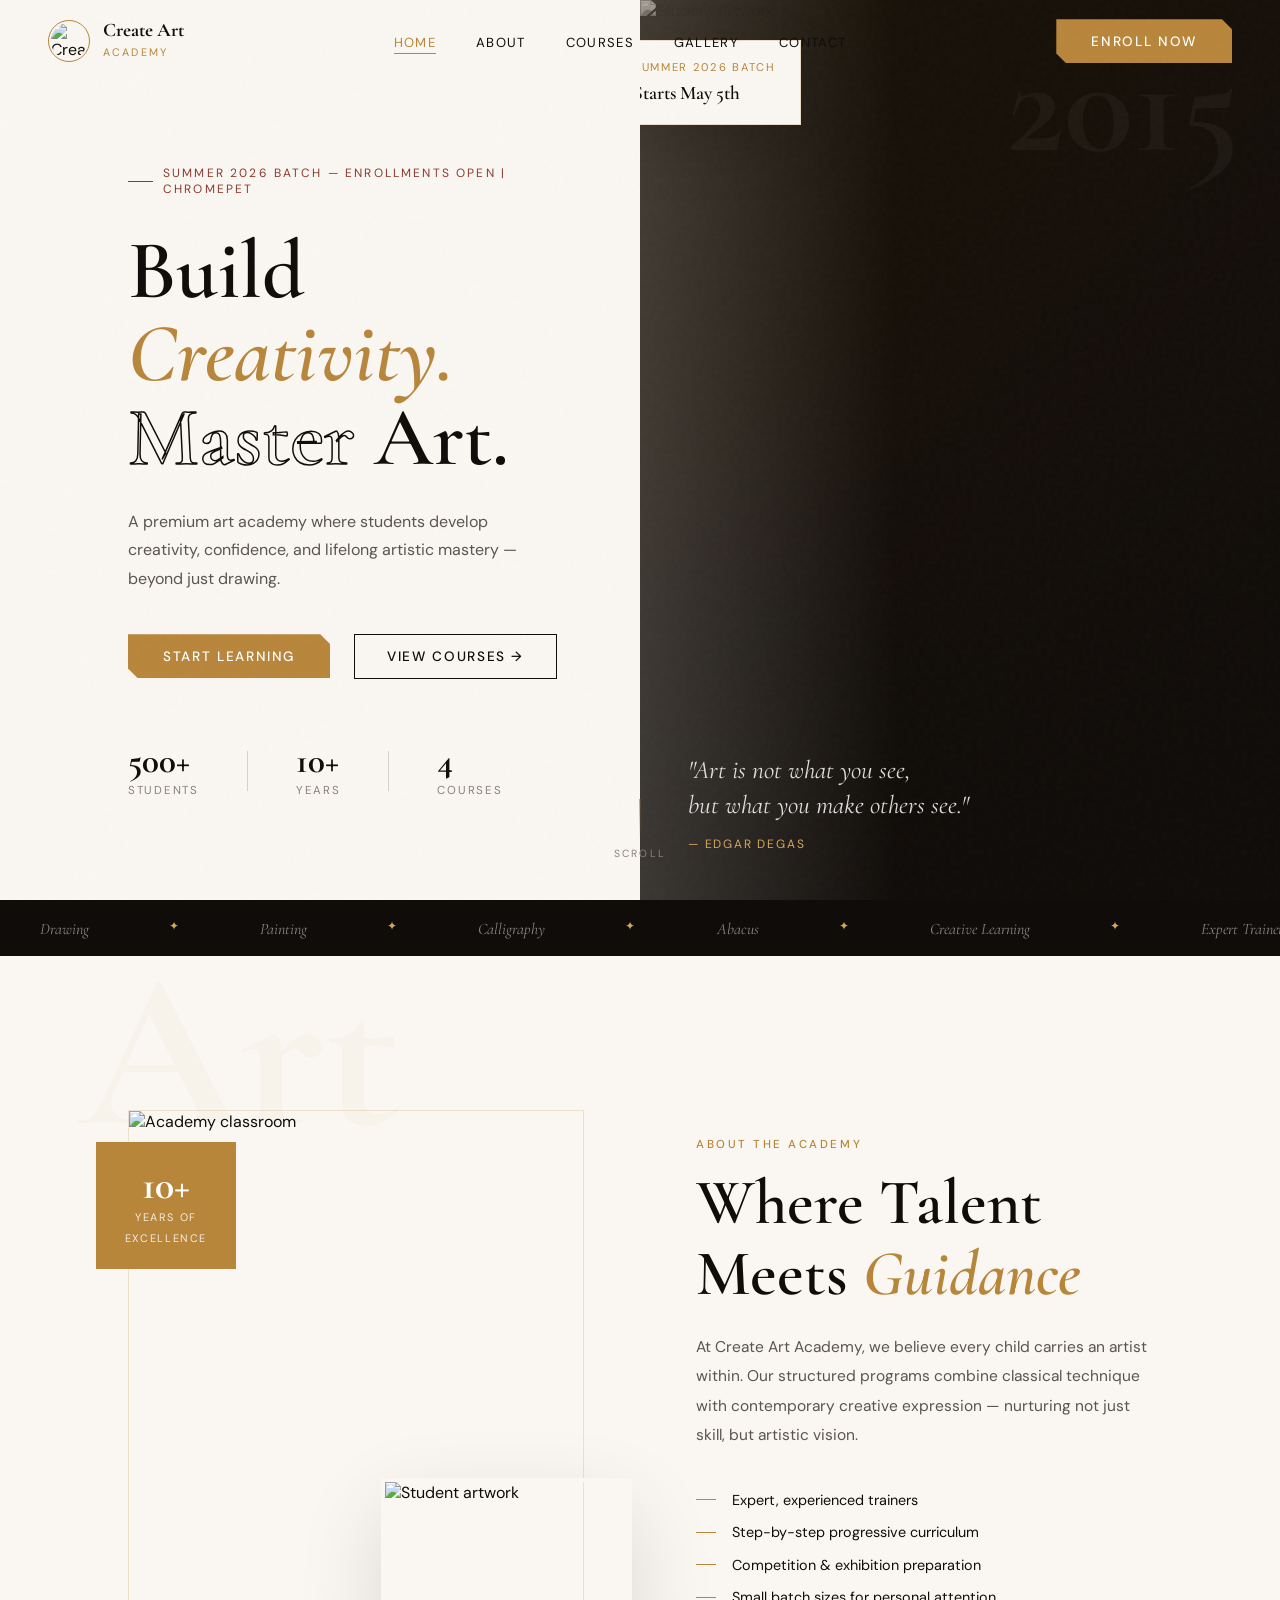
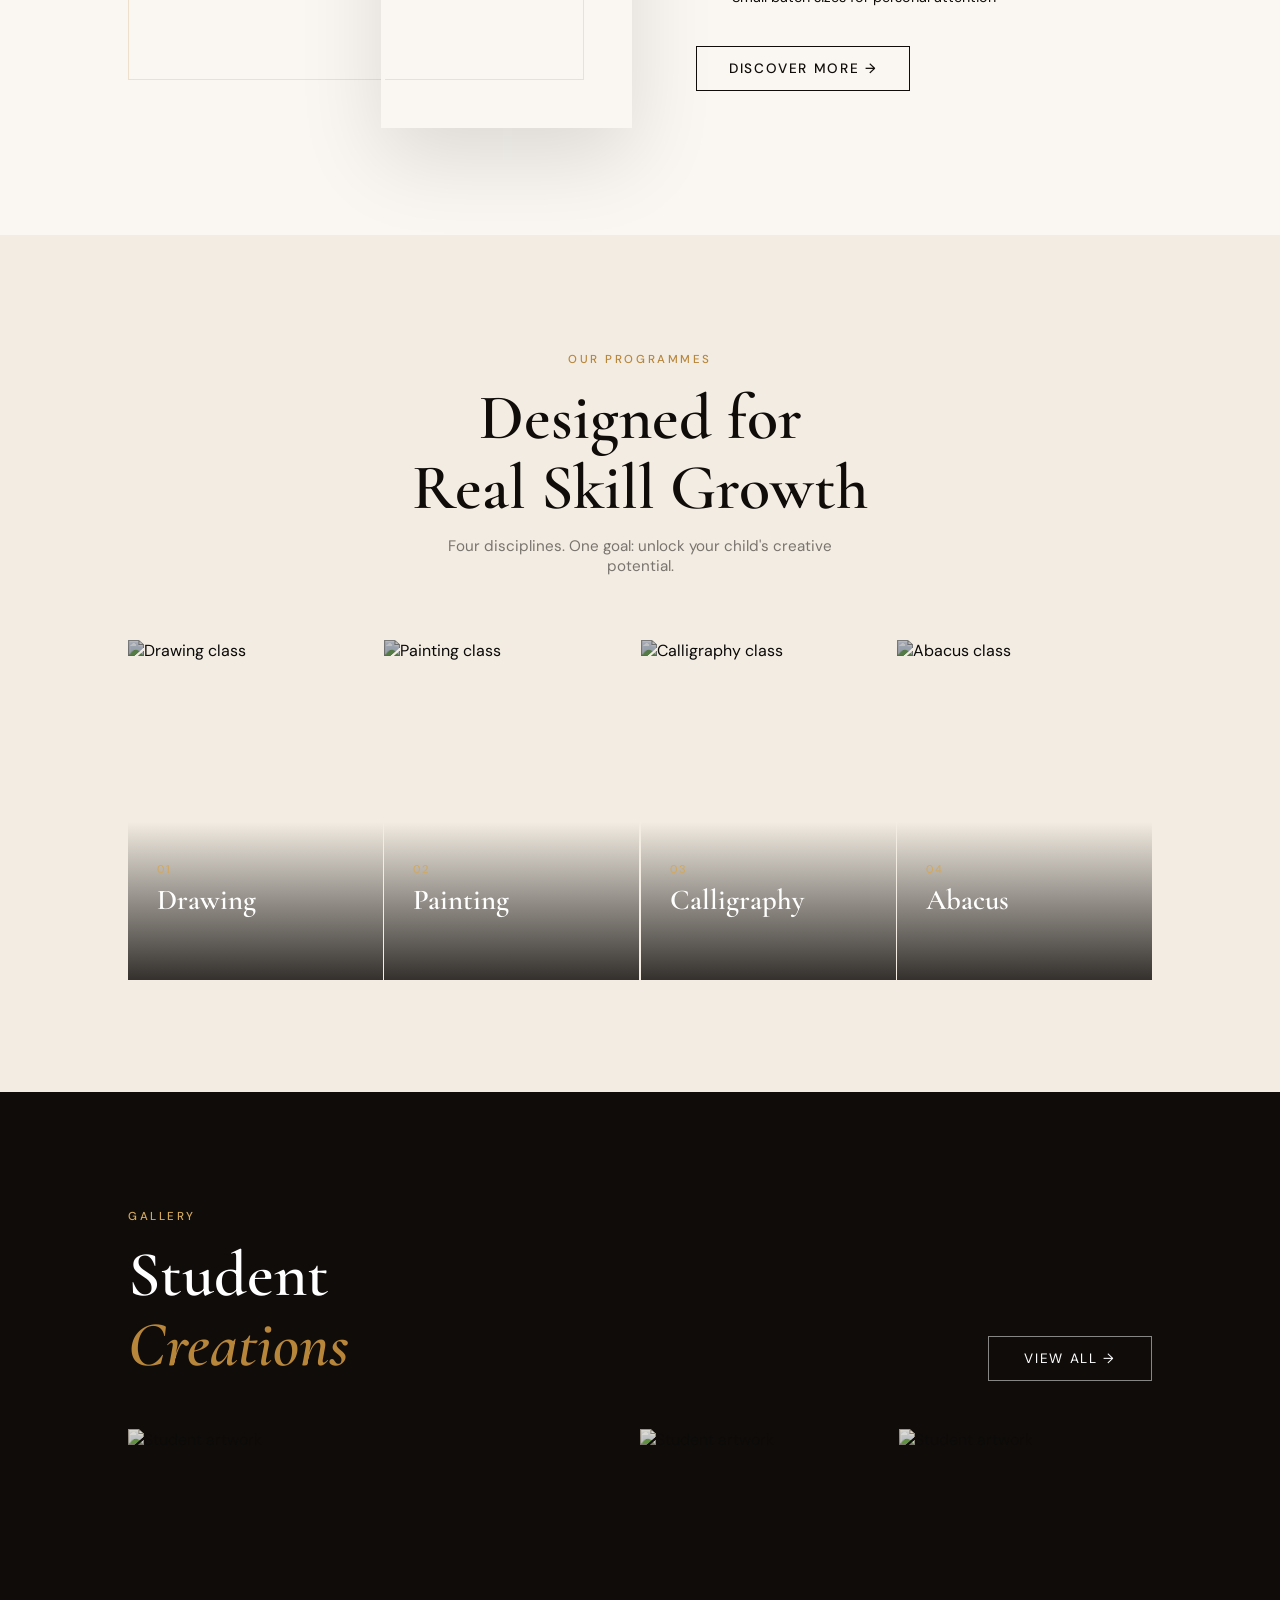
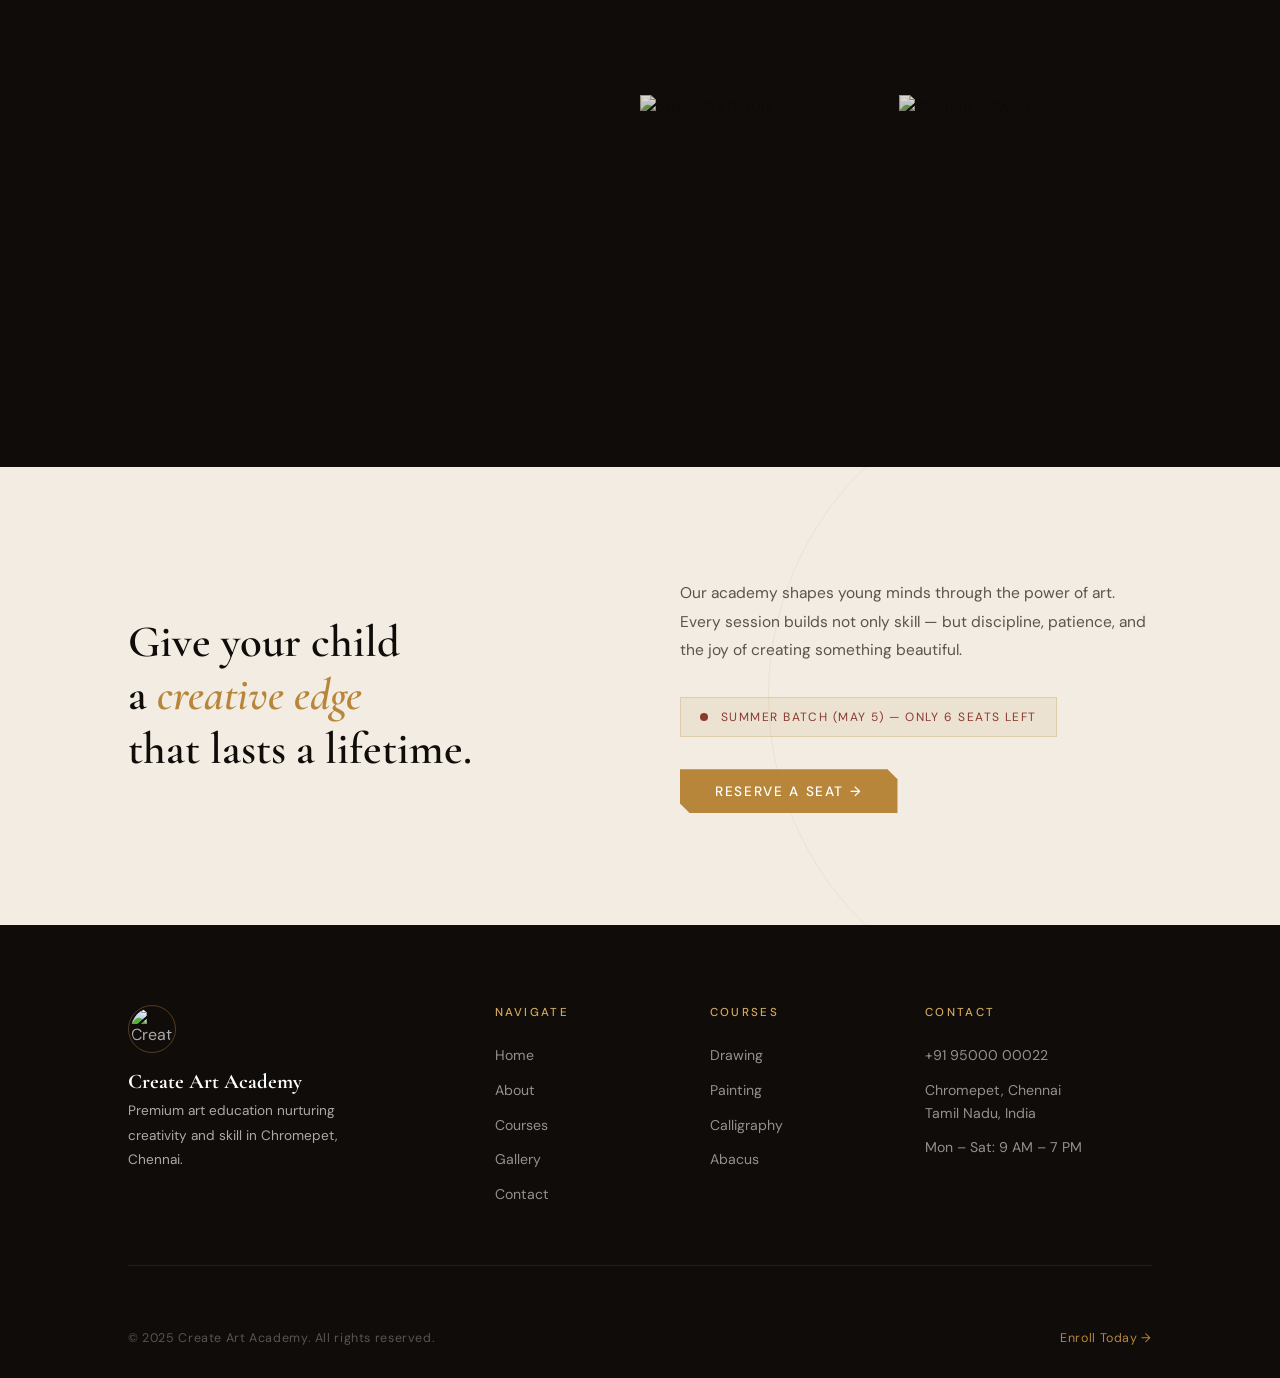
==== index.html @ e9ce65be "Add files via upload" ====
<!DOCTYPE html>
<html lang="en">
<head>
<meta charset="UTF-8">
<meta name="viewport" content="width=device-width, initial-scale=1.0"/>
<title>Best Drawing Classes in Chromepet | Create Art Academy</title>
<meta name="description" content="Premium Drawing, Painting, Calligraphy & Abacus Classes in Chromepet. Summer 2026 batch enrolling now. Limited seats."/>
<link rel="icon" href="image/1.png"/>
<link href="https://fonts.googleapis.com/css2?family=Cormorant+Garamond:ital,wght@0,400;0,600;0,700;1,400;1,600&family=DM+Sans:wght@300;400;500&display=swap" rel="stylesheet">

<style>
  /* ─── RESET & TOKENS ─── */
  *, *::before, *::after { box-sizing: border-box; margin: 0; padding: 0; }

  :root {
    --ink:       #0f0c0a;
    --cream:     #faf7f2;
    --warm:      #f2ece2;
    --gold:      #b8863b;
    --gold-lt:   #d4a85a;
    --rust:      #8b3a2f;
    --sage:      #6b7c65;
    --white:     #ffffff;
    --serif:     'Cormorant Garamond', Georgia, serif;
    --sans:      'DM Sans', sans-serif;
    --ease:      cubic-bezier(.25,.46,.45,.94);
  }

  html { scroll-behavior: smooth; }

  body {
    font-family: var(--sans);
    background: var(--cream);
    color: var(--ink);
    overflow-x: hidden;
  }

  img { display: block; max-width: 100%; }
  a { text-decoration: none; color: inherit; }

  /* ─── NOISE TEXTURE OVERLAY ─── */
  body::before {
    content: '';
    position: fixed;
    inset: 0;
    background-image: url("data:image/svg+xml,%3Csvg viewBox='0 0 200 200' xmlns='http://www.w3.org/2000/svg'%3E%3Cfilter id='n'%3E%3CfeTurbulence type='fractalNoise' baseFrequency='0.85' numOctaves='4' stitchTiles='stitch'/%3E%3C/filter%3E%3Crect width='100%25' height='100%25' filter='url(%23n)' opacity='1'/%3E%3C/svg%3E");
    opacity: 0.025;
    pointer-events: none;
    z-index: 9999;
  }

  /* ─── BUTTONS ─── */
  .btn-gold {
    display: inline-flex;
    align-items: center;
    gap: .5rem;
    padding: .85rem 2.2rem;
    background: var(--gold);
    color: var(--white);
    font-family: var(--sans);
    font-size: .85rem;
    font-weight: 500;
    letter-spacing: .12em;
    text-transform: uppercase;
    border: none;
    cursor: pointer;
    transition: background .3s var(--ease), transform .2s var(--ease);
    clip-path: polygon(0 0, calc(100% - 10px) 0, 100% 10px, 100% 100%, 10px 100%, 0 calc(100% - 10px));
  }
  .btn-gold:hover { background: var(--gold-lt); transform: translateY(-2px); }

  .btn-outline {
    display: inline-flex;
    align-items: center;
    gap: .5rem;
    padding: .8rem 2rem;
    border: 1px solid var(--ink);
    color: var(--ink);
    font-family: var(--sans);
    font-size: .85rem;
    font-weight: 500;
    letter-spacing: .12em;
    text-transform: uppercase;
    transition: background .3s, color .3s;
  }
  .btn-outline:hover { background: var(--ink); color: var(--cream); }

  .btn-outline-white {
    display: inline-flex;
    align-items: center;
    padding: .8rem 2.2rem;
    border: 1px solid rgba(255,255,255,.5);
    color: var(--white);
    font-family: var(--sans);
    font-size: .85rem;
    letter-spacing: .12em;
    text-transform: uppercase;
    transition: background .3s, border-color .3s;
  }
  .btn-outline-white:hover { background: rgba(255,255,255,.12); border-color: var(--white); }

  /* ─── SECTION LABELS ─── */
  .label {
    display: inline-block;
    font-family: var(--sans);
    font-size: .72rem;
    font-weight: 500;
    letter-spacing: .22em;
    text-transform: uppercase;
    color: var(--gold);
    margin-bottom: 1rem;
  }

  .section-title {
    font-family: var(--serif);
    font-size: clamp(2.4rem, 5vw, 4rem);
    font-weight: 600;
    line-height: 1.1;
    color: var(--ink);
  }

  /* ─── NAVBAR ─── */
  .nav {
    position: fixed;
    top: 0; left: 0; right: 0;
    z-index: 100;
    padding: 1.2rem 3rem;
    display: flex;
    align-items: center;
    justify-content: space-between;
    transition: background .4s, backdrop-filter .4s, padding .4s;
  }
  .nav.scrolled {
    background: rgba(250,247,242,.92);
    backdrop-filter: blur(12px);
    padding: .9rem 3rem;
    border-bottom: 1px solid rgba(184,134,59,.15);
  }

  .logo {
    display: flex;
    align-items: center;
    gap: .8rem;
  }
  .logo img {
    width: 42px;
    height: 42px;
    object-fit: contain;
    border-radius: 50%;
    border: 1px solid var(--gold);
    padding: 2px;
  }
  .logo-text h3 {
    font-family: var(--serif);
    font-size: 1.2rem;
    font-weight: 700;
    line-height: 1;
    color: var(--ink);
  }
  .logo-text span {
    font-size: .68rem;
    letter-spacing: .2em;
    text-transform: uppercase;
    color: var(--gold);
  }

  .nav-links {
    display: flex;
    align-items: center;
    gap: 2.5rem;
    list-style: none;
  }
  .nav-links a {
    font-size: .82rem;
    letter-spacing: .1em;
    text-transform: uppercase;
    color: var(--ink);
    position: relative;
    transition: color .3s;
  }
  .nav-links a::after {
    content: '';
    position: absolute;
    bottom: -3px; left: 0;
    width: 0; height: 1px;
    background: var(--gold);
    transition: width .3s var(--ease);
  }
  .nav-links a:hover { color: var(--gold); }
  .nav-links a:hover::after, .nav-links a.active::after { width: 100%; }
  .nav-links a.active { color: var(--gold); }

  .burger {
    display: none;
    flex-direction: column;
    gap: 5px;
    cursor: pointer;
    padding: 4px;
  }
  .burger span {
    display: block;
    width: 24px;
    height: 1.5px;
    background: var(--ink);
    transition: all .3s;
  }

  /* ─── HERO ─── */
  .hero {
    min-height: 100vh;
    display: grid;
    grid-template-columns: 1fr 1fr;
    position: relative;
    overflow: hidden;
  }

  .hero-left {
    display: flex;
    flex-direction: column;
    justify-content: center;
    padding: 10rem 5rem 6rem 8rem;
    position: relative;
    z-index: 2;
  }

  .hero-badge {
    display: inline-flex;
    align-items: center;
    gap: .6rem;
    font-size: .75rem;
    letter-spacing: .18em;
    text-transform: uppercase;
    color: var(--rust);
    margin-bottom: 2rem;
    opacity: 0;
    animation: fadeUp .8s var(--ease) .2s forwards;
  }
  .hero-badge::before {
    content: '';
    display: inline-block;
    width: 28px;
    height: 1px;
    background: var(--rust);
  }

  .hero-title {
    font-family: var(--serif);
    font-size: clamp(3.5rem, 6.5vw, 6rem);
    font-weight: 600;
    line-height: 1.0;
    color: var(--ink);
    margin-bottom: 1.8rem;
    opacity: 0;
    animation: fadeUp .9s var(--ease) .4s forwards;
  }
  .hero-title em {
    font-style: italic;
    color: var(--gold);
  }
  .hero-title .outline-text {
    -webkit-text-stroke: 1.5px var(--ink);
    color: transparent;
  }

  .hero-desc {
    font-size: 1rem;
    line-height: 1.8;
    color: #5a544e;
    max-width: 420px;
    margin-bottom: 2.5rem;
    opacity: 0;
    animation: fadeUp .9s var(--ease) .6s forwards;
  }

  .hero-actions {
    display: flex;
    align-items: center;
    gap: 1.5rem;
    margin-bottom: 4rem;
    opacity: 0;
    animation: fadeUp .9s var(--ease) .8s forwards;
  }

  .hero-stats {
    display: flex;
    gap: 3rem;
    opacity: 0;
    animation: fadeUp .9s var(--ease) 1s forwards;
  }
  .stat-item strong {
    display: block;
    font-family: var(--serif);
    font-size: 2.2rem;
    font-weight: 700;
    color: var(--ink);
    line-height: 1;
  }
  .stat-item span {
    font-size: .72rem;
    letter-spacing: .15em;
    text-transform: uppercase;
    color: #8a8078;
    margin-top: .3rem;
  }
  .stat-divider {
    width: 1px;
    height: 40px;
    background: rgba(15,12,10,.15);
    align-self: center;
  }

  /* HERO RIGHT / IMAGE PANEL */
  .hero-right {
    position: relative;
    background: var(--ink);
    overflow: hidden;
  }
  .hero-right::before {
    content: '';
    position: absolute;
    inset: 0;
    background: linear-gradient(135deg, #1a1208 0%, #0f0c0a 100%);
    z-index: 0;
  }
  .hero-main-img {
    position: absolute;
    inset: 0;
    width: 100%;
    height: 100%;
    object-fit: cover;
    opacity: .55;
    mix-blend-mode: luminosity;
    animation: slowZoom 12s var(--ease) infinite alternate;
  }
  @keyframes slowZoom {
    from { transform: scale(1); }
    to   { transform: scale(1.06); }
  }

  .hero-right-overlay {
    position: absolute;
    inset: 0;
    background: linear-gradient(to right, rgba(250,247,242,.18) 0%, transparent 40%),
                linear-gradient(to top, rgba(15,12,10,.7) 0%, transparent 50%);
    z-index: 1;
  }

  .hero-right-content {
    position: absolute;
    bottom: 3rem;
    left: 3rem;
    right: 3rem;
    z-index: 2;
    opacity: 0;
    animation: fadeUp .9s var(--ease) 1.2s forwards;
  }
  .hero-right-content p {
    font-family: var(--serif);
    font-size: 1.6rem;
    font-style: italic;
    color: rgba(255,255,255,.85);
    line-height: 1.4;
  }
  .hero-right-content cite {
    display: block;
    font-style: normal;
    font-size: .75rem;
    letter-spacing: .15em;
    text-transform: uppercase;
    color: var(--gold-lt);
    margin-top: .8rem;
  }

  /* Decorative large number */
  .hero-year {
    position: absolute;
    top: 2rem;
    right: 2.5rem;
    font-family: var(--serif);
    font-size: 9rem;
    font-weight: 700;
    color: rgba(255,255,255,.04);
    z-index: 1;
    line-height: 1;
    pointer-events: none;
    user-select: none;
  }

  /* Floating card */
  .hero-float-card {
    position: absolute;
    top: 2.5rem;
    left: -2rem;
    background: var(--cream);
    border: 1px solid rgba(184,134,59,.25);
    padding: 1.2rem 1.5rem;
    z-index: 3;
    opacity: 0;
    animation: slideIn .8s var(--ease) 1.4s forwards;
    box-shadow: 0 20px 60px rgba(0,0,0,.15);
  }
  @keyframes slideIn {
    from { opacity: 0; transform: translateX(-20px); }
    to   { opacity: 1; transform: translateX(0); }
  }
  .hero-float-card p {
    font-size: .7rem;
    letter-spacing: .15em;
    text-transform: uppercase;
    color: var(--gold);
    margin-bottom: .4rem;
  }
  .hero-float-card strong {
    font-family: var(--serif);
    font-size: 1.2rem;
    font-weight: 600;
    color: var(--ink);
  }

  /* ─── SCROLL INDICATOR ─── */
  .scroll-indicator {
    position: absolute;
    bottom: 2.5rem;
    left: 50%;
    transform: translateX(-50%);
    display: flex;
    flex-direction: column;
    align-items: center;
    gap: .5rem;
    opacity: 0;
    animation: fadeIn 1s var(--ease) 2s forwards;
    z-index: 10;
  }
  .scroll-indicator span {
    font-size: .65rem;
    letter-spacing: .2em;
    text-transform: uppercase;
    color: #8a8078;
  }
  .scroll-line {
    width: 1px;
    height: 40px;
    background: linear-gradient(to bottom, var(--gold), transparent);
    animation: scrollPulse 2s ease-in-out infinite;
  }
  @keyframes scrollPulse {
    0%, 100% { opacity: .3; }
    50%       { opacity: 1; }
  }

  /* ─── MARQUEE STRIP ─── */
  .marquee-strip {
    background: var(--ink);
    padding: 1.1rem 0;
    overflow: hidden;
    white-space: nowrap;
  }
  .marquee-track {
    display: inline-flex;
    animation: marquee 22s linear infinite;
  }
  .marquee-track span {
    font-family: var(--serif);
    font-style: italic;
    font-size: 1rem;
    color: rgba(255,255,255,.5);
    padding: 0 2.5rem;
  }
  .marquee-track span.gold { color: var(--gold-lt); font-style: normal; font-size: .75rem; letter-spacing: .1em; }
  @keyframes marquee {
    from { transform: translateX(0); }
    to   { transform: translateX(-50%); }
  }

  /* ─── ABOUT ─── */
  .about {
    padding: 9rem 8rem;
    display: grid;
    grid-template-columns: 1fr 1fr;
    gap: 7rem;
    align-items: center;
    position: relative;
  }
  .about::before {
    content: 'Art';
    position: absolute;
    top: -1rem;
    left: 5rem;
    font-family: var(--serif);
    font-size: 14rem;
    font-weight: 700;
    color: rgba(184,134,59,.04);
    pointer-events: none;
    line-height: 1;
  }

  .about-visual {
    position: relative;
  }
  .about-img-main {
    width: 100%;
    aspect-ratio: 4/5;
    object-fit: cover;
    border: 1px solid rgba(184,134,59,.2);
  }
  .about-img-accent {
    position: absolute;
    bottom: -3rem;
    right: -3rem;
    width: 55%;
    aspect-ratio: 1;
    object-fit: cover;
    border: 4px solid var(--cream);
    box-shadow: 0 30px 80px rgba(0,0,0,.12);
  }
  .about-badge-box {
    position: absolute;
    top: 2rem;
    left: -2rem;
    background: var(--gold);
    color: var(--white);
    padding: 1.4rem 1.8rem;
    text-align: center;
  }
  .about-badge-box strong {
    display: block;
    font-family: var(--serif);
    font-size: 2.5rem;
    font-weight: 700;
    line-height: 1;
  }
  .about-badge-box span {
    font-size: .68rem;
    letter-spacing: .15em;
    text-transform: uppercase;
    opacity: .85;
  }

  .about-content { padding-top: 2rem; }
  .about-content h2 { margin-bottom: 1.5rem; }
  .about-content p {
    font-size: .97rem;
    line-height: 1.9;
    color: #5a544e;
    margin-bottom: 2.5rem;
  }
  .about-points {
    display: flex;
    flex-direction: column;
    gap: .9rem;
    margin-bottom: 2.5rem;
  }
  .about-point {
    display: flex;
    align-items: center;
    gap: 1rem;
    font-size: .9rem;
    color: var(--ink);
  }
  .about-point::before {
    content: '';
    width: 20px;
    height: 1px;
    background: var(--gold);
    flex-shrink: 0;
  }

  /* ─── COURSES ─── */
  .courses {
    padding: 7rem 8rem;
    background: var(--warm);
    position: relative;
    overflow: hidden;
  }
  .courses-head {
    text-align: center;
    margin-bottom: 4rem;
  }
  .courses-head h2 { margin-bottom: .8rem; }
  .courses-head p {
    font-size: .95rem;
    color: #7a746e;
    max-width: 400px;
    margin: 0 auto;
  }

  .course-grid {
    display: grid;
    grid-template-columns: repeat(4, 1fr);
    gap: 1.5px;
  }

  .course-card {
    position: relative;
    aspect-ratio: 3/4;
    overflow: hidden;
    cursor: pointer;
  }
  .course-card img {
    width: 100%;
    height: 100%;
    object-fit: cover;
    transition: transform .7s var(--ease);
    filter: brightness(.75) saturate(.6);
  }
  .course-card:hover img {
    transform: scale(1.08);
    filter: brightness(.5) saturate(.4);
  }
  .course-card-body {
    position: absolute;
    bottom: 0; left: 0; right: 0;
    padding: 2.5rem 1.8rem;
    background: linear-gradient(to top, rgba(15,12,10,.92) 0%, transparent 100%);
    transform: translateY(1rem);
    transition: transform .4s var(--ease);
  }
  .course-card:hover .course-card-body { transform: translateY(0); }

  .course-num {
    display: block;
    font-size: .7rem;
    letter-spacing: .2em;
    text-transform: uppercase;
    color: var(--gold-lt);
    margin-bottom: .6rem;
  }
  .course-card-body h3 {
    font-family: var(--serif);
    font-size: 1.8rem;
    font-weight: 600;
    color: var(--white);
    line-height: 1;
    margin-bottom: .6rem;
  }
  .course-card-body p {
    font-size: .83rem;
    color: rgba(255,255,255,.65);
    line-height: 1.6;
    max-height: 0;
    overflow: hidden;
    transition: max-height .4s var(--ease);
  }
  .course-card:hover .course-card-body p { max-height: 80px; }
  .course-arrow {
    display: inline-flex;
    align-items: center;
    gap: .4rem;
    font-size: .72rem;
    letter-spacing: .12em;
    text-transform: uppercase;
    color: var(--gold-lt);
    margin-top: 1rem;
    opacity: 0;
    transition: opacity .4s var(--ease);
  }
  .course-card:hover .course-arrow { opacity: 1; }

  /* ─── GALLERY ─── */
  .gallery {
    padding: 7rem 8rem;
    background: var(--ink);
  }
  .gallery-head {
    display: flex;
    align-items: flex-end;
    justify-content: space-between;
    margin-bottom: 3rem;
  }
  .gallery-head .label { color: var(--gold-lt); }
  .gallery-head h2 { color: var(--white); }

  .gallery-mosaic {
    display: grid;
    grid-template-columns: 2fr 1fr 1fr;
    grid-template-rows: 260px 260px;
    gap: 6px;
  }
  .gallery-mosaic .g-item {
    overflow: hidden;
    position: relative;
  }
  .gallery-mosaic .g-item img {
    width: 100%;
    height: 100%;
    object-fit: cover;
    transition: transform .6s var(--ease), filter .6s var(--ease);
    filter: sepia(.3) brightness(.85);
  }
  .gallery-mosaic .g-item:hover img {
    transform: scale(1.06);
    filter: sepia(0) brightness(1);
  }
  .gallery-mosaic .g-item:first-child {
    grid-row: span 2;
  }

  .gallery-footer {
    text-align: center;
    margin-top: 3rem;
  }

  /* ─── TESTIMONIAL / CTA HYBRID ─── */
  .cta-section {
    position: relative;
    padding: 7rem 8rem;
    background: var(--warm);
    overflow: hidden;
    display: grid;
    grid-template-columns: 1fr 1fr;
    gap: 5rem;
    align-items: center;
  }
  .cta-section::after {
    content: '';
    position: absolute;
    right: -8rem;
    top: 50%;
    transform: translateY(-50%);
    width: 40rem;
    height: 40rem;
    border-radius: 50%;
    border: 1px solid rgba(184,134,59,.1);
    pointer-events: none;
  }

  .cta-quote {
    font-family: var(--serif);
    font-size: clamp(2rem, 3.5vw, 3rem);
    font-weight: 600;
    line-height: 1.2;
    color: var(--ink);
  }
  .cta-quote em { font-style: italic; color: var(--gold); }

  .cta-right p {
    font-size: .97rem;
    line-height: 1.85;
    color: #5a544e;
    margin-bottom: 2rem;
  }
  .seats-badge {
    display: inline-flex;
    align-items: center;
    gap: .8rem;
    background: rgba(184,134,59,.1);
    border: 1px solid rgba(184,134,59,.25);
    padding: .7rem 1.2rem;
    margin-bottom: 2rem;
  }
  .seats-dot {
    width: 8px;
    height: 8px;
    border-radius: 50%;
    background: var(--rust);
    animation: blink 1.5s ease-in-out infinite;
  }
  @keyframes blink {
    0%, 100% { opacity: 1; }
    50%       { opacity: .2; }
  }
  .seats-badge span {
    font-size: .75rem;
    letter-spacing: .12em;
    text-transform: uppercase;
    color: var(--rust);
  }

  /* ─── FOOTER ─── */
  .footer {
    background: var(--ink);
    color: rgba(255,255,255,.65);
    padding: 5rem 8rem 2rem;
  }
  .footer-grid {
    display: grid;
    grid-template-columns: 2fr 1fr 1fr 1.5fr;
    gap: 4rem;
    margin-bottom: 4rem;
    padding-bottom: 3rem;
    border-bottom: 1px solid rgba(255,255,255,.08);
  }
  .footer-brand img {
    width: 48px;
    height: 48px;
    object-fit: contain;
    border-radius: 50%;
    border: 1px solid rgba(184,134,59,.4);
    padding: 2px;
    margin-bottom: 1rem;
  }
  .footer-brand h3 {
    font-family: var(--serif);
    font-size: 1.3rem;
    color: var(--white);
    margin-bottom: .3rem;
  }
  .footer-brand p {
    font-size: .85rem;
    line-height: 1.8;
    max-width: 240px;
  }
  .footer-col h4 {
    font-family: var(--sans);
    font-size: .72rem;
    font-weight: 500;
    letter-spacing: .2em;
    text-transform: uppercase;
    color: var(--gold-lt);
    margin-bottom: 1.5rem;
  }
  .footer-col a, .footer-col p {
    display: block;
    font-size: .88rem;
    color: rgba(255,255,255,.55);
    margin-bottom: .75rem;
    transition: color .3s;
    line-height: 1.6;
  }
  .footer-col a:hover { color: var(--gold-lt); }
  .footer-bottom {
    display: flex;
    align-items: center;
    justify-content: space-between;
    font-size: .78rem;
    color: rgba(255,255,255,.3);
    letter-spacing: .05em;
  }
  .footer-bottom a { color: var(--gold); font-size: .78rem; }

  /* ─── ANIMATIONS ─── */
  @keyframes fadeUp {
    from { opacity: 0; transform: translateY(24px); }
    to   { opacity: 1; transform: translateY(0); }
  }
  @keyframes fadeIn {
    from { opacity: 0; }
    to   { opacity: 1; }
  }

  .reveal {
    opacity: 0;
    transform: translateY(32px);
    transition: opacity .8s var(--ease), transform .8s var(--ease);
  }
  .reveal.visible {
    opacity: 1;
    transform: translateY(0);
  }

  /* ─── RESPONSIVE ─── */
  @media (max-width: 1100px) {
    .hero { grid-template-columns: 1fr; min-height: auto; }
    .hero-left { padding: 9rem 3rem 4rem; }
    .hero-right { height: 60vw; }
    .about { grid-template-columns: 1fr; padding: 6rem 3rem; gap: 5rem; }
    .about::before { display: none; }
    .about-img-accent { right: -1rem; bottom: -1.5rem; }
    .courses { padding: 5rem 3rem; }
    .course-grid { grid-template-columns: 1fr 1fr; }
    .gallery { padding: 5rem 3rem; }
    .gallery-mosaic { grid-template-columns: 1fr 1fr; grid-template-rows: auto; }
    .gallery-mosaic .g-item:first-child { grid-row: span 1; }
    .cta-section { grid-template-columns: 1fr; padding: 5rem 3rem; }
    .footer { padding: 4rem 3rem 2rem; }
    .footer-grid { grid-template-columns: 1fr 1fr; gap: 2.5rem; }
    .nav { padding: 1.2rem 2rem; }
    .nav.scrolled { padding: .9rem 2rem; }
  }

  @media (max-width: 640px) {
    .nav-links { display: none; }
    .nav .btn-gold { display: none; }
    .burger { display: flex; }
    .hero-left { padding: 8rem 1.5rem 3rem; }
    .hero-stats { gap: 1.5rem; flex-wrap: wrap; }
    .course-grid { grid-template-columns: 1fr; }
    .gallery-mosaic { grid-template-columns: 1fr; }
    .footer-grid { grid-template-columns: 1fr; }
  }
</style>
</head>
<body>

<!-- ─── NAVBAR ─── -->
<header class="nav" id="nav">
  <a href="index.html" class="logo">
    <img src="image/1.png" alt="Create Art Academy">
    <div class="logo-text">
      <h3>Create Art</h3>
      <span>Academy</span>
    </div>
  </a>

  <ul class="nav-links">
    <li><a href="index.html" class="active">Home</a></li>
    <li><a href="about.html">About</a></li>
    <li><a href="courses.html">Courses</a></li>
    <li><a href="gallery.html">Gallery</a></li>
    <li><a href="contact.html">Contact</a></li>
  </ul>

  <a href="contact.html" class="btn-gold">Enroll Now</a>

  <div class="burger" id="burger">
    <span></span><span></span><span></span>
  </div>
</header>


<!-- ─── HERO (UPDATED: RELEVANT ENROLLMENT MESSAGING) ─── -->
<section class="hero">

  <div class="hero-left">
    <div class="hero-badge">Summer 2026 Batch — Enrollments Open | Chromepet</div>

    <h1 class="hero-title">
      Build <em>Creativity.</em><br>
      <span class="outline-text">Master</span> Art.
    </h1>

    <p class="hero-desc">
      A premium art academy where students develop creativity, confidence,
      and lifelong artistic mastery — beyond just drawing.
    </p>

    <div class="hero-actions">
      <a href="contact.html" class="btn-gold">Start Learning</a>
      <a href="courses.html" class="btn-outline">View Courses &rarr;</a>
    </div>

    <div class="hero-stats">
      <div class="stat-item">
        <strong>500+</strong>
        <span>Students</span>
      </div>
      <div class="stat-divider"></div>
      <div class="stat-item">
        <strong>10+</strong>
        <span>Years</span>
      </div>
      <div class="stat-divider"></div>
      <div class="stat-item">
        <strong>4</strong>
        <span>Courses</span>
      </div>
    </div>
  </div>

  <div class="hero-right">
    <img class="hero-main-img" src="image/2.png" alt="Student artwork">
    <div class="hero-right-overlay"></div>
    <div class="hero-year">2015</div>

    <!-- UPDATED FLOATING CARD: SPECIFIC SUMMER BATCH INFO -->
    <div class="hero-float-card">
      <p>Summer 2026 Batch</p>
      <strong>Starts May 5th</strong>
    </div>

    <div class="hero-right-content">
      <p>"Art is not what you see,<br>but what you make others see."</p>
      <cite>— Edgar Degas</cite>
    </div>
  </div>

  <div class="scroll-indicator">
    <div class="scroll-line"></div>
    <span>Scroll</span>
  </div>

</section>


<!-- ─── MARQUEE ─── -->
<div class="marquee-strip" aria-hidden="true">
  <div class="marquee-track">
    <span>Drawing</span><span class="gold">✦</span>
    <span>Painting</span><span class="gold">✦</span>
    <span>Calligraphy</span><span class="gold">✦</span>
    <span>Abacus</span><span class="gold">✦</span>
    <span>Creative Learning</span><span class="gold">✦</span>
    <span>Expert Trainers</span><span class="gold">✦</span>
    <span>Competition Ready</span><span class="gold">✦</span>
    <span>Drawing</span><span class="gold">✦</span>
    <span>Painting</span><span class="gold">✦</span>
    <span>Calligraphy</span><span class="gold">✦</span>
    <span>Abacus</span><span class="gold">✦</span>
    <span>Creative Learning</span><span class="gold">✦</span>
    <span>Expert Trainers</span><span class="gold">✦</span>
    <span>Competition Ready</span><span class="gold">✦</span>
  </div>
</div>


<!-- ─── ABOUT ─── -->
<section class="about">

  <div class="about-visual reveal">
    <img class="about-img-main" src="image/4.png" alt="Academy classroom">
    <img class="about-img-accent" src="image/3.png" alt="Student artwork">
    <div class="about-badge-box">
      <strong>10+</strong>
      <span>Years of<br>Excellence</span>
    </div>
  </div>

  <div class="about-content reveal">
    <span class="label">About the Academy</span>
    <h2 class="section-title">Where Talent<br>Meets <em style="font-style:italic;color:var(--gold)">Guidance</em></h2>
    <p>
      At Create Art Academy, we believe every child carries an artist within.
      Our structured programs combine classical technique with contemporary
      creative expression — nurturing not just skill, but artistic vision.
    </p>
    <div class="about-points">
      <div class="about-point">Expert, experienced trainers</div>
      <div class="about-point">Step-by-step progressive curriculum</div>
      <div class="about-point">Competition & exhibition preparation</div>
      <div class="about-point">Small batch sizes for personal attention</div>
    </div>
    <a href="about.html" class="btn-outline">Discover More &rarr;</a>
  </div>

</section>


<!-- ─── COURSES ─── -->
<section class="courses">

  <div class="courses-head reveal">
    <span class="label">Our Programmes</span>
    <h2 class="section-title">Designed for<br>Real Skill Growth</h2>
    <p>Four disciplines. One goal: unlock your child's creative potential.</p>
  </div>

  <div class="course-grid">

    <a href="D:\art class website\drawing.html" class="course-card reveal">
      <img src="image/5.png" alt="Drawing class">
      <div class="course-card-body">
        <span class="course-num">01</span>
        <h3>Drawing</h3>
        <p>Strong fundamentals to advanced techniques in pencil, charcoal & more.</p>
        <span class="course-arrow">Explore &rarr;</span>
      </div>
    </a>

    <a href="painting.html" class="course-card reveal">
      <img src="image/6.png" alt="Painting class">
      <div class="course-card-body">
        <span class="course-num">02</span>
        <h3>Painting</h3>
        <p>Watercolour, acrylic & oil painting mastery from beginner to advanced.</p>
        <span class="course-arrow">Explore &rarr;</span>
      </div>
    </a>

    <a href="D:\art class website\caligraphy.html" class="course-card reveal">
      <img src="image/7.png" alt="Calligraphy class">
      <div class="course-card-body">
        <span class="course-num">03</span>
        <h3>Calligraphy</h3>
        <p>Beautiful handwriting, modern lettering & creative script design.</p>
        <span class="course-arrow">Explore &rarr;</span>
      </div>
    </a>

    <a href="D:\art class website\abacus.html" class="course-card reveal">
      <img src="image/8.png" alt="Abacus class">
      <div class="course-card-body">
        <span class="course-num">04</span>
        <h3>Abacus</h3>
        <p>Brain development, mental math & concentration through abacus training.</p>
        <span class="course-arrow">Explore &rarr;</span>
      </div>
    </a>

  </div>

</section>


<!-- ─── GALLERY ─── -->
<section class="gallery">

  <div class="gallery-head reveal">
    <div>
      <span class="label">Gallery</span>
      <h2 class="section-title" style="color:var(--white)">Student<br><em style="font-style:italic;color:var(--gold)">Creations</em></h2>
    </div>
    <a href="gallery.html" class="btn-outline-white">View All &rarr;</a>
  </div>

  <div class="gallery-mosaic reveal">
    <div class="g-item"><img src="image/1.png" alt="Student artwork"></div>
    <div class="g-item"><img src="image/2.png" alt="Student artwork"></div>
    <div class="g-item"><img src="image/3.png" alt="Student artwork"></div>
    <div class="g-item"><img src="image/4.png" alt="Student artwork"></div>
    <div class="g-item"><img src="image/5.png" alt="Student artwork"></div>
  </div>

</section>


<!-- ─── CTA SECTION (RELEVANT SEATS & BATCH INFO) ─── -->
<section class="cta-section">

  <div class="cta-left reveal">
    <p class="cta-quote">
      Give your child<br>a <em>creative edge</em><br>that lasts a lifetime.
    </p>
  </div>

  <div class="cta-right reveal">
    <p>
      Our academy shapes young minds through the power of art.
      Every session builds not only skill — but discipline, patience,
      and the joy of creating something beautiful.
    </p>
    <!-- UPDATED: Dynamic summer batch seat reminder -->
    <div class="seats-badge">
      <div class="seats-dot"></div>
      <span>Summer Batch (May 5) — only 6 seats left</span>
    </div>
    <br>
    <a href="contact.html" class="btn-gold">Reserve a Seat &rarr;</a>
  </div>

</section>


<!-- ─── FOOTER ─── -->
<footer class="footer">
  <div class="footer-grid">

    <div class="footer-brand">
      <img src="image/1.png" alt="Create Art Academy">
      <h3>Create Art Academy</h3>
      <p>Premium art education nurturing creativity and skill in Chromepet, Chennai.</p>
    </div>

    <div class="footer-col">
      <h4>Navigate</h4>
      <a href="index.html">Home</a>
      <a href="about.html">About</a>
      <a href="courses.html">Courses</a>
      <a href="gallery.html">Gallery</a>
      <a href="contact.html">Contact</a>
    </div>

    <div class="footer-col">
      <h4>Courses</h4>
      <a href="D:\art class website\drawing.html">Drawing</a>
      <a href="painting.html">Painting</a>
      <a href="D:\art class website\caligraphy.html">Calligraphy</a>
      <a href="D:\art class website\abacus.html">Abacus</a>
    </div>

    <div class="footer-col">
      <h4>Contact</h4>
      <p>+91 95000 00022</p>
      <p>Chromepet, Chennai<br>Tamil Nadu, India</p>
      <p style="margin-top:.5rem;">Mon – Sat: 9 AM – 7 PM</p>
    </div>

  </div>

  <div class="footer-bottom">
    <span>© 2025 Create Art Academy. All rights reserved.</span>
    <a href="contact.html">Enroll Today &rarr;</a>
  </div>
</footer>


<script>
  // Navbar scroll effect
  const nav = document.getElementById('nav');
  window.addEventListener('scroll', () => {
    nav.classList.toggle('scrolled', window.scrollY > 40);
  });

  // Scroll reveal
  const reveals = document.querySelectorAll('.reveal');
  const observer = new IntersectionObserver(entries => {
    entries.forEach((e, i) => {
      if (e.isIntersecting) {
        setTimeout(() => e.target.classList.add('visible'), i * 80);
        observer.unobserve(e.target);
      }
    });
  }, { threshold: 0.1 });
  reveals.forEach(el => observer.observe(el));

  // Burger menu (mobile)
  const burger = document.getElementById('burger');
  const navLinks = document.querySelector('.nav-links');
  if (burger) {
    burger.addEventListener('click', () => {
      navLinks.style.display = navLinks.style.display === 'flex' ? 'none' : 'flex';
      navLinks.style.flexDirection = 'column';
      navLinks.style.position = 'fixed';
      navLinks.style.top = '70px';
      navLinks.style.left = '0';
      navLinks.style.right = '0';
      navLinks.style.background = 'var(--cream)';
      navLinks.style.padding = '2rem';
      navLinks.style.gap = '1.5rem';
      navLinks.style.zIndex = '99';
      navLinks.style.borderBottom = '1px solid rgba(184,134,59,.2)';
    });
  }
</script>

</body>
</html>
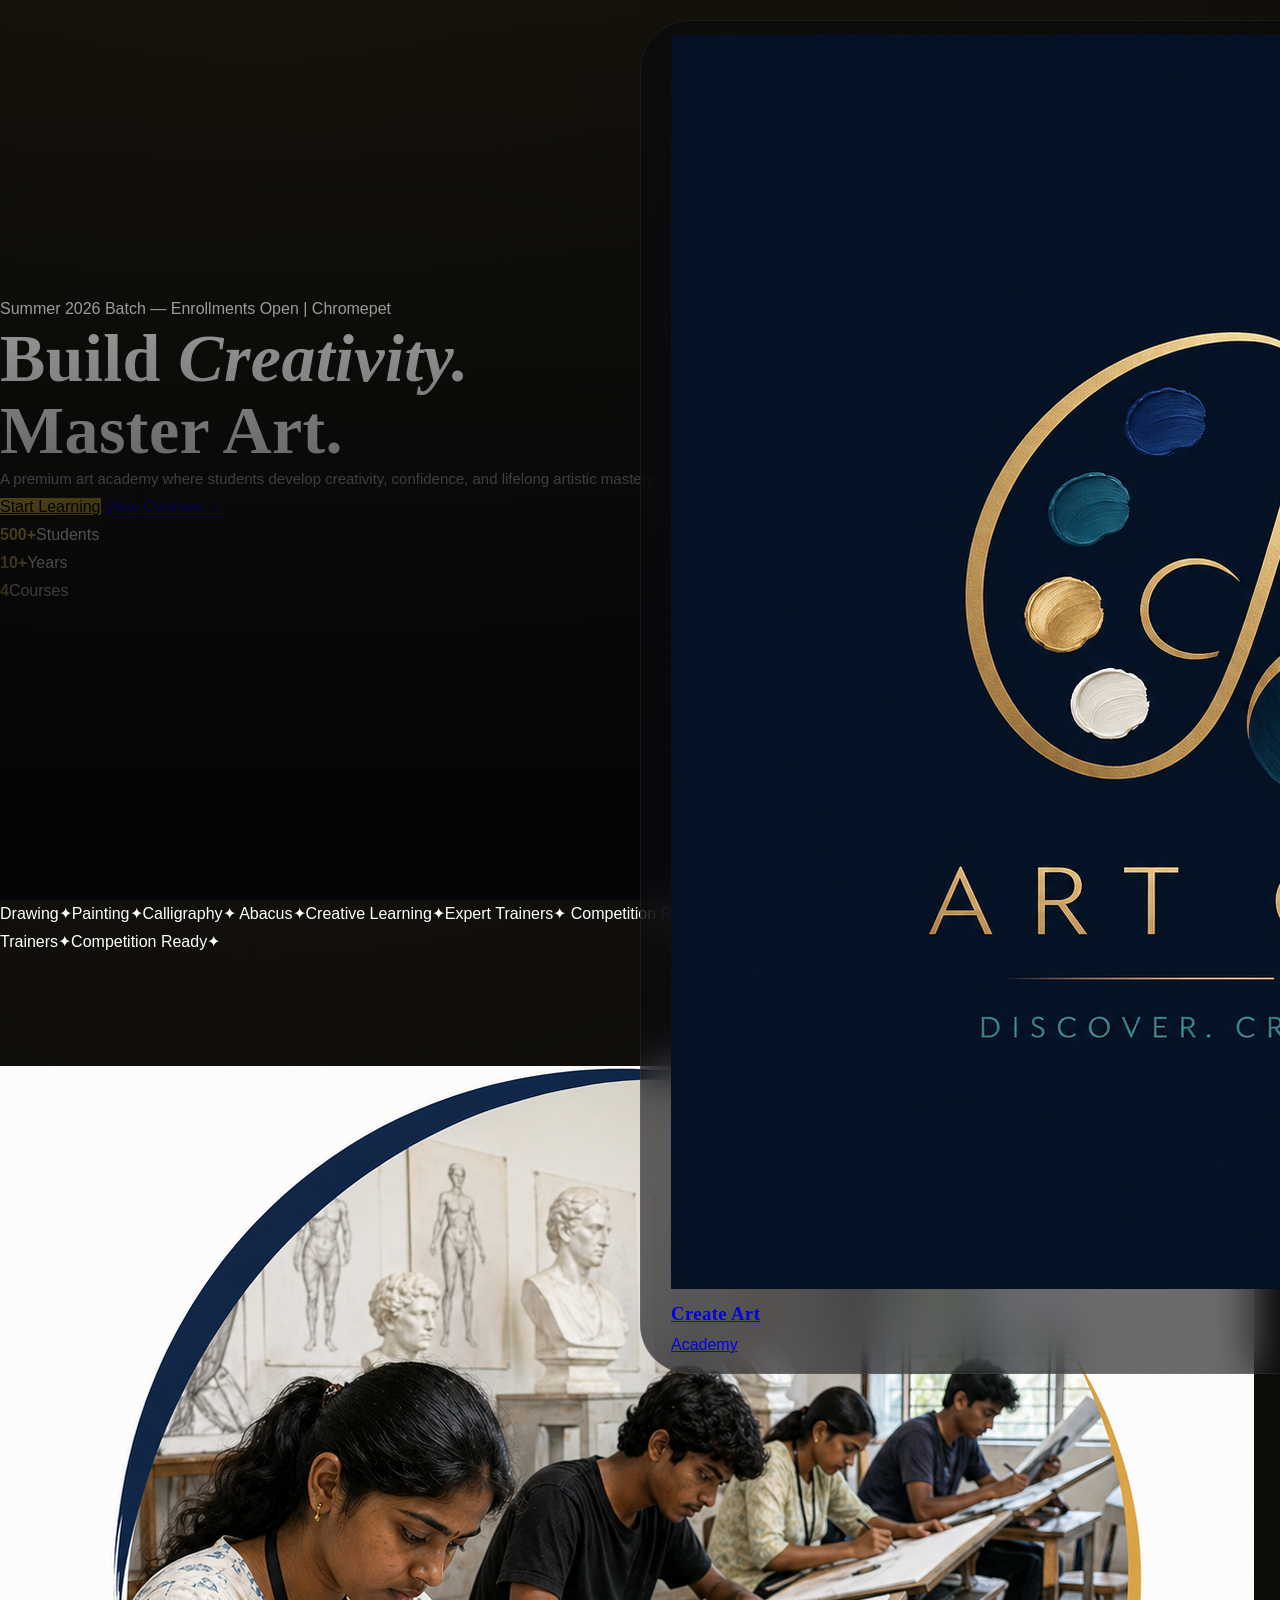
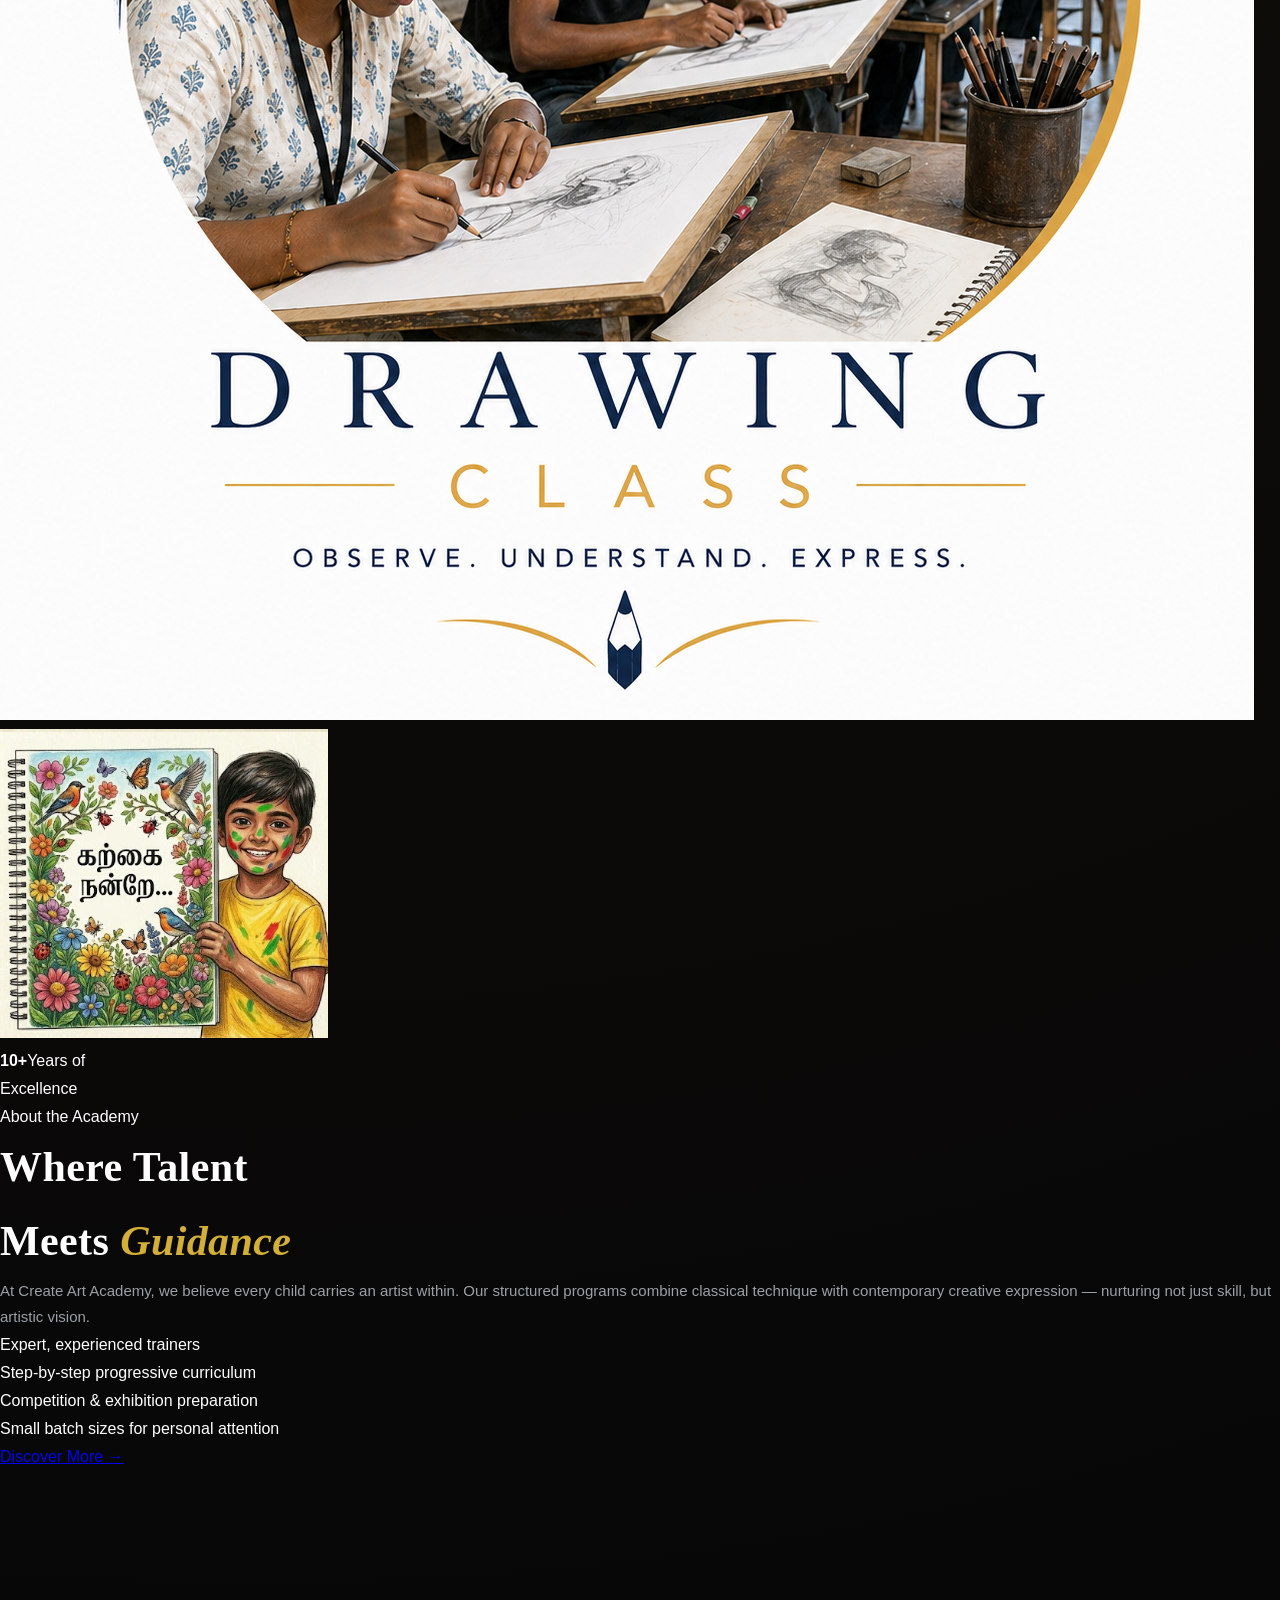
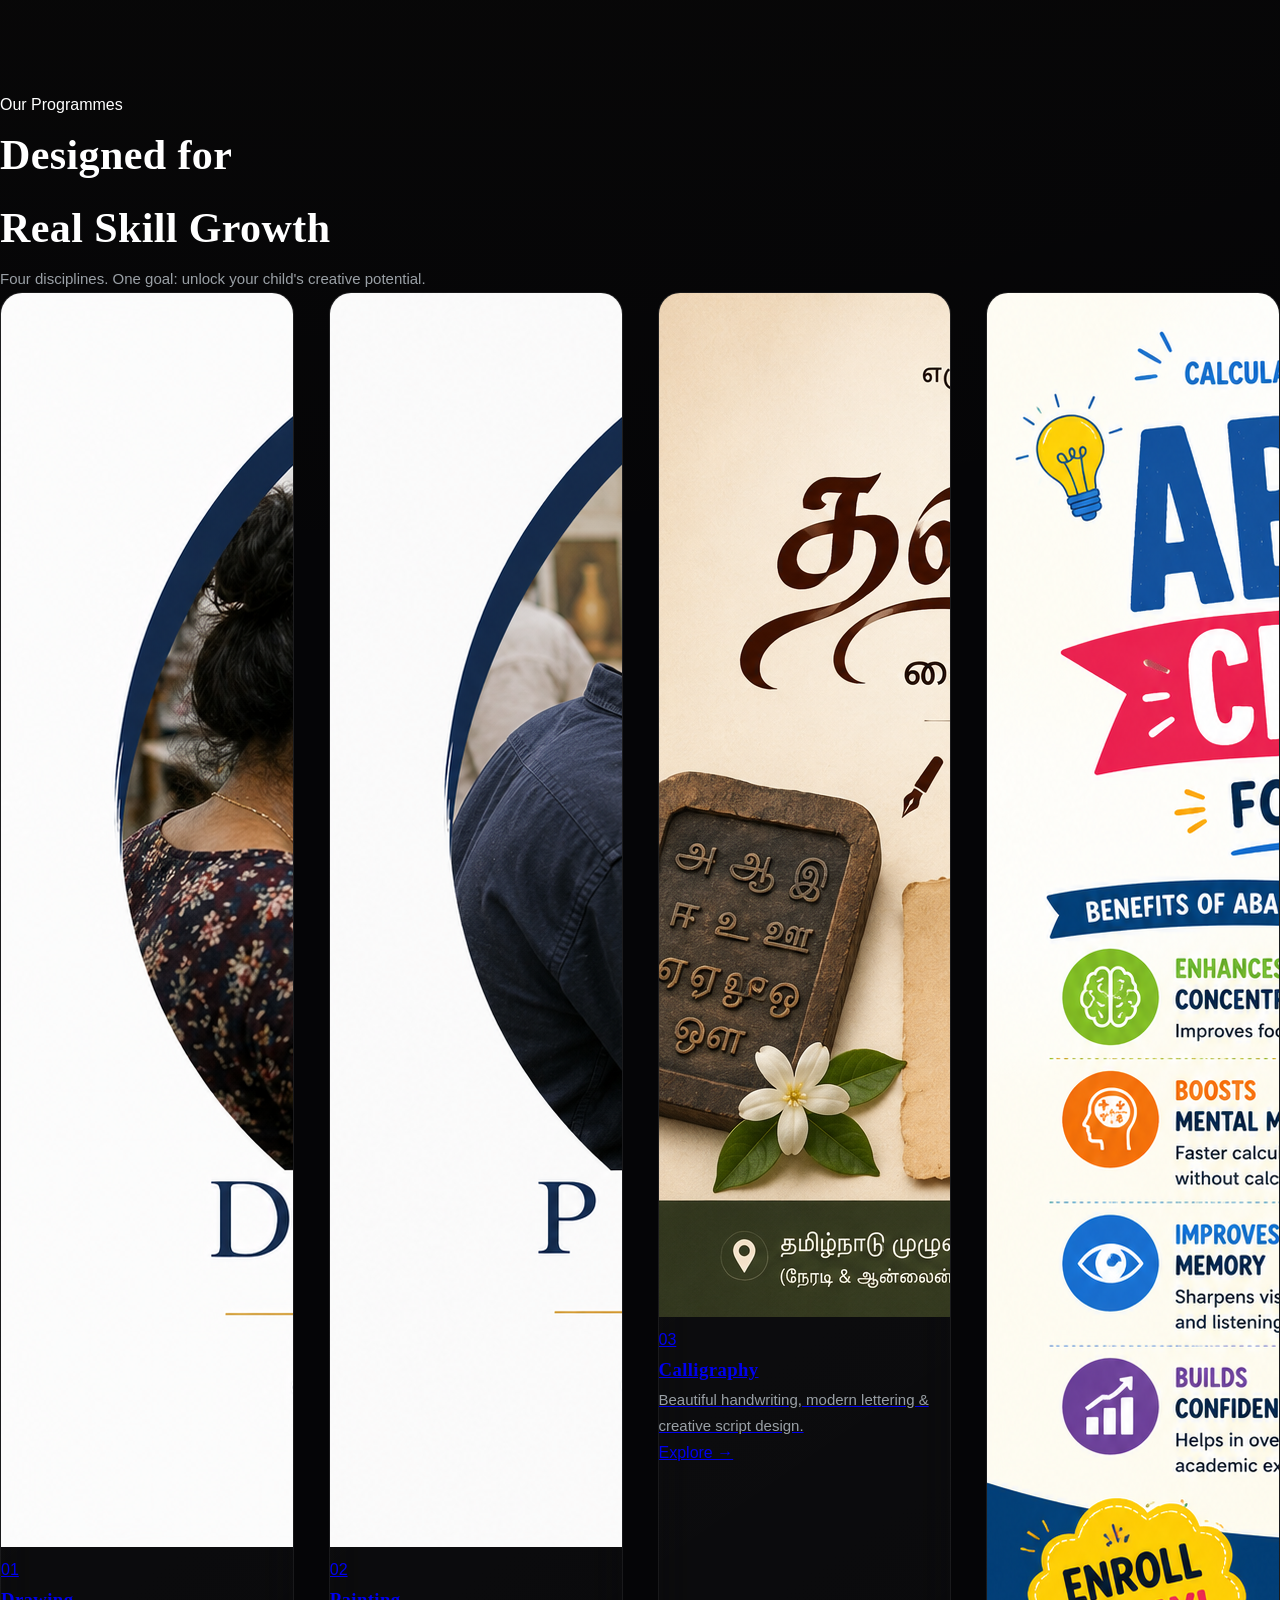
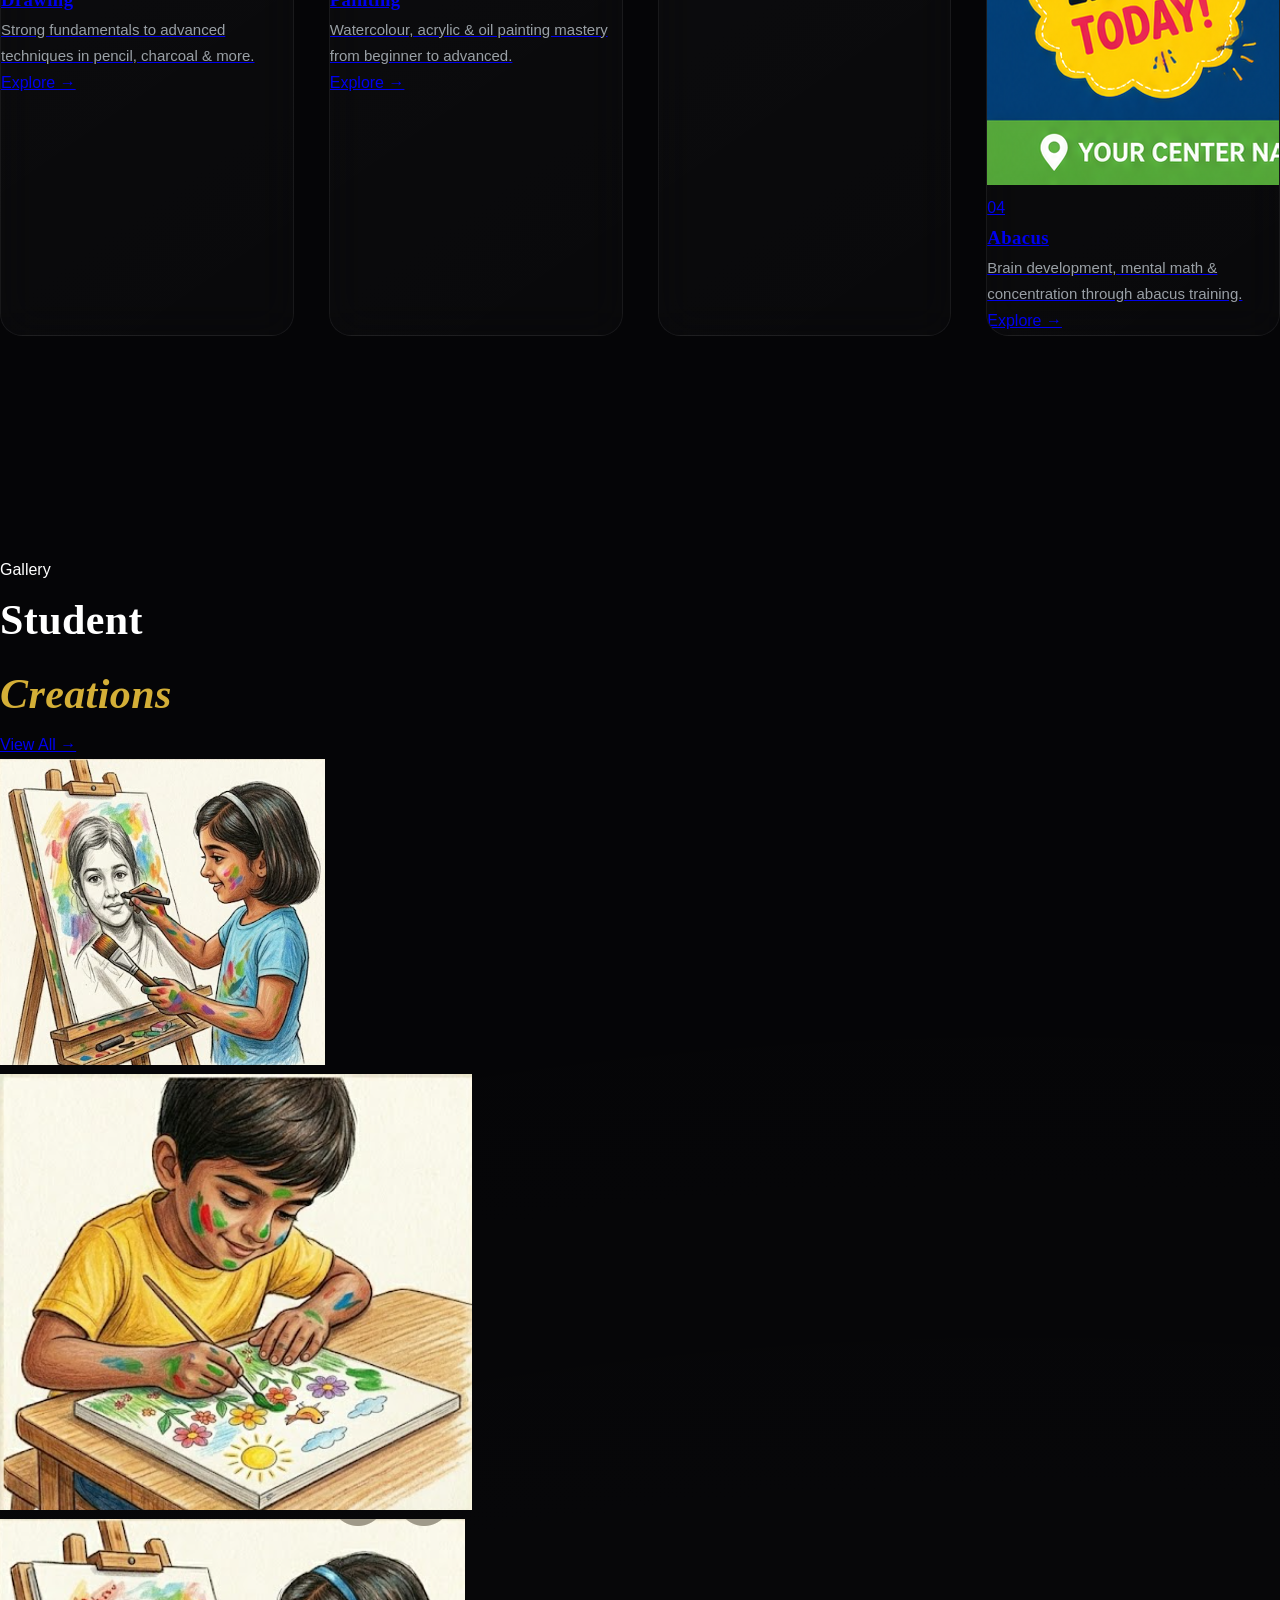
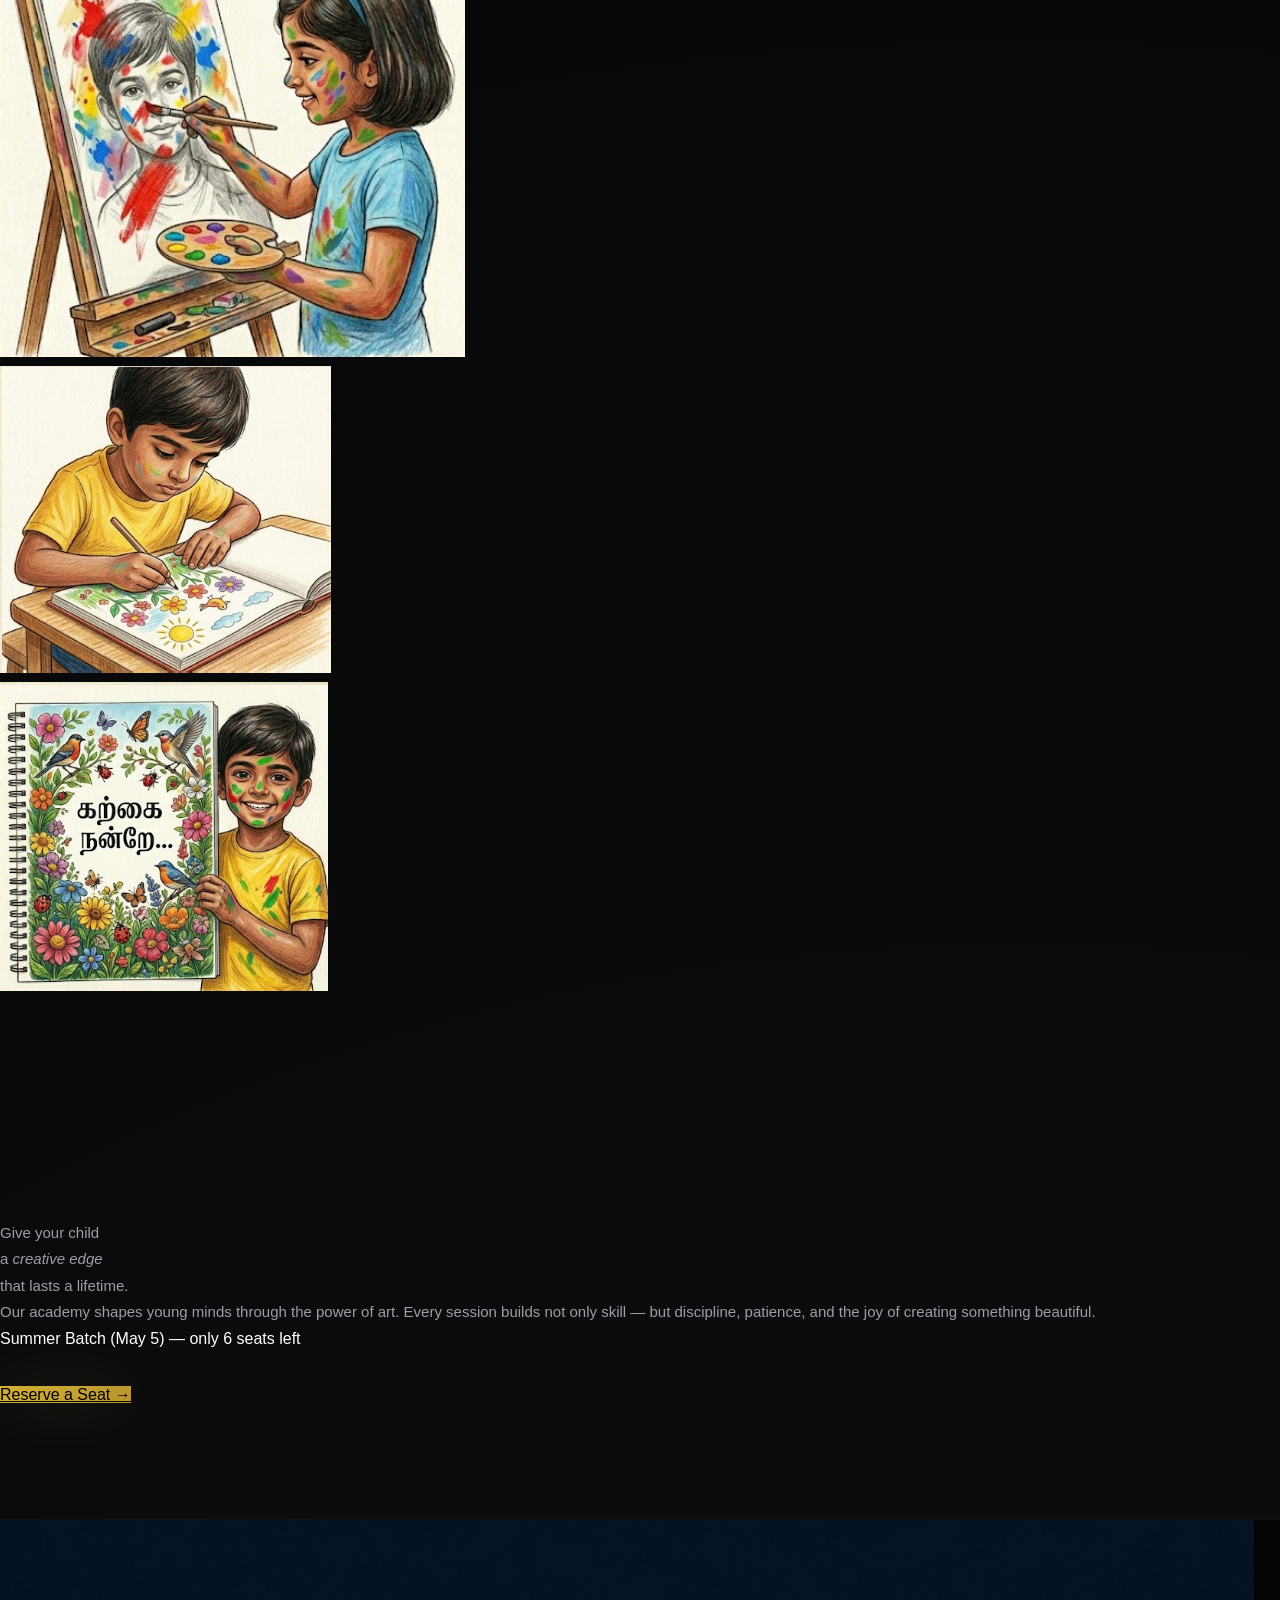
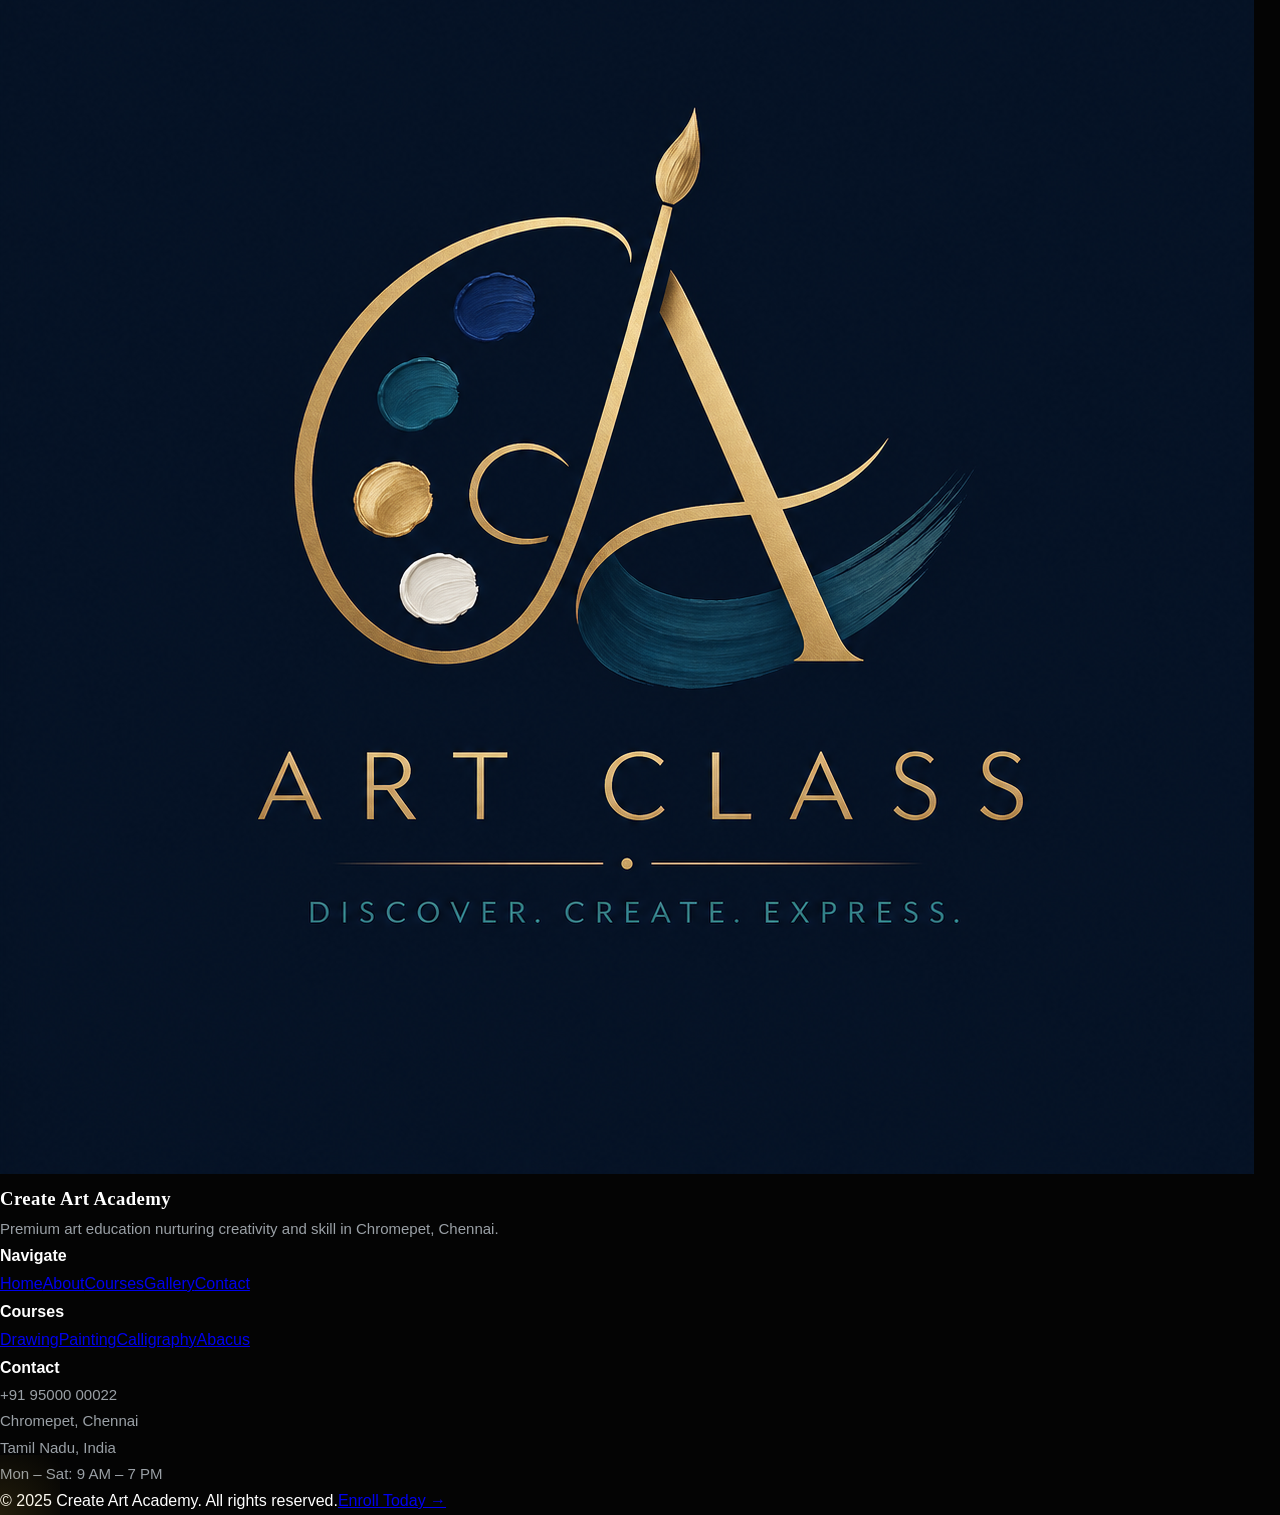
==== commit 0c0273c2: "Update index.html" ====
--- a/index.html
+++ b/index.html
@@ -5,893 +5,20 @@
 <meta name="viewport" content="width=device-width, initial-scale=1.0"/>
 <title>Best Drawing Classes in Chromepet | Create Art Academy</title>
 <meta name="description" content="Premium Drawing, Painting, Calligraphy & Abacus Classes in Chromepet. Summer 2026 batch enrolling now. Limited seats."/>
-<link rel="icon" href="image/1.png"/>
+<link rel="icon" href="1.png"/>
 <link href="https://fonts.googleapis.com/css2?family=Cormorant+Garamond:ital,wght@0,400;0,600;0,700;1,400;1,600&family=DM+Sans:wght@300;400;500&display=swap" rel="stylesheet">
-
-<style>
-  /* ─── RESET & TOKENS ─── */
-  *, *::before, *::after { box-sizing: border-box; margin: 0; padding: 0; }
-
-  :root {
-    --ink:       #0f0c0a;
-    --cream:     #faf7f2;
-    --warm:      #f2ece2;
-    --gold:      #b8863b;
-    --gold-lt:   #d4a85a;
-    --rust:      #8b3a2f;
-    --sage:      #6b7c65;
-    --white:     #ffffff;
-    --serif:     'Cormorant Garamond', Georgia, serif;
-    --sans:      'DM Sans', sans-serif;
-    --ease:      cubic-bezier(.25,.46,.45,.94);
-  }
-
-  html { scroll-behavior: smooth; }
-
-  body {
-    font-family: var(--sans);
-    background: var(--cream);
-    color: var(--ink);
-    overflow-x: hidden;
-  }
-
-  img { display: block; max-width: 100%; }
-  a { text-decoration: none; color: inherit; }
-
-  /* ─── NOISE TEXTURE OVERLAY ─── */
-  body::before {
-    content: '';
-    position: fixed;
-    inset: 0;
-    background-image: url("data:image/svg+xml,%3Csvg viewBox='0 0 200 200' xmlns='http://www.w3.org/2000/svg'%3E%3Cfilter id='n'%3E%3CfeTurbulence type='fractalNoise' baseFrequency='0.85' numOctaves='4' stitchTiles='stitch'/%3E%3C/filter%3E%3Crect width='100%25' height='100%25' filter='url(%23n)' opacity='1'/%3E%3C/svg%3E");
-    opacity: 0.025;
-    pointer-events: none;
-    z-index: 9999;
-  }
-
-  /* ─── BUTTONS ─── */
-  .btn-gold {
-    display: inline-flex;
-    align-items: center;
-    gap: .5rem;
-    padding: .85rem 2.2rem;
-    background: var(--gold);
-    color: var(--white);
-    font-family: var(--sans);
-    font-size: .85rem;
-    font-weight: 500;
-    letter-spacing: .12em;
-    text-transform: uppercase;
-    border: none;
-    cursor: pointer;
-    transition: background .3s var(--ease), transform .2s var(--ease);
-    clip-path: polygon(0 0, calc(100% - 10px) 0, 100% 10px, 100% 100%, 10px 100%, 0 calc(100% - 10px));
-  }
-  .btn-gold:hover { background: var(--gold-lt); transform: translateY(-2px); }
-
-  .btn-outline {
-    display: inline-flex;
-    align-items: center;
-    gap: .5rem;
-    padding: .8rem 2rem;
-    border: 1px solid var(--ink);
-    color: var(--ink);
-    font-family: var(--sans);
-    font-size: .85rem;
-    font-weight: 500;
-    letter-spacing: .12em;
-    text-transform: uppercase;
-    transition: background .3s, color .3s;
-  }
-  .btn-outline:hover { background: var(--ink); color: var(--cream); }
-
-  .btn-outline-white {
-    display: inline-flex;
-    align-items: center;
-    padding: .8rem 2.2rem;
-    border: 1px solid rgba(255,255,255,.5);
-    color: var(--white);
-    font-family: var(--sans);
-    font-size: .85rem;
-    letter-spacing: .12em;
-    text-transform: uppercase;
-    transition: background .3s, border-color .3s;
-  }
-  .btn-outline-white:hover { background: rgba(255,255,255,.12); border-color: var(--white); }
-
-  /* ─── SECTION LABELS ─── */
-  .label {
-    display: inline-block;
-    font-family: var(--sans);
-    font-size: .72rem;
-    font-weight: 500;
-    letter-spacing: .22em;
-    text-transform: uppercase;
-    color: var(--gold);
-    margin-bottom: 1rem;
-  }
-
-  .section-title {
-    font-family: var(--serif);
-    font-size: clamp(2.4rem, 5vw, 4rem);
-    font-weight: 600;
-    line-height: 1.1;
-    color: var(--ink);
-  }
-
-  /* ─── NAVBAR ─── */
-  .nav {
-    position: fixed;
-    top: 0; left: 0; right: 0;
-    z-index: 100;
-    padding: 1.2rem 3rem;
-    display: flex;
-    align-items: center;
-    justify-content: space-between;
-    transition: background .4s, backdrop-filter .4s, padding .4s;
-  }
-  .nav.scrolled {
-    background: rgba(250,247,242,.92);
-    backdrop-filter: blur(12px);
-    padding: .9rem 3rem;
-    border-bottom: 1px solid rgba(184,134,59,.15);
-  }
-
-  .logo {
-    display: flex;
-    align-items: center;
-    gap: .8rem;
-  }
-  .logo img {
-    width: 42px;
-    height: 42px;
-    object-fit: contain;
-    border-radius: 50%;
-    border: 1px solid var(--gold);
-    padding: 2px;
-  }
-  .logo-text h3 {
-    font-family: var(--serif);
-    font-size: 1.2rem;
-    font-weight: 700;
-    line-height: 1;
-    color: var(--ink);
-  }
-  .logo-text span {
-    font-size: .68rem;
-    letter-spacing: .2em;
-    text-transform: uppercase;
-    color: var(--gold);
-  }
-
-  .nav-links {
-    display: flex;
-    align-items: center;
-    gap: 2.5rem;
-    list-style: none;
-  }
-  .nav-links a {
-    font-size: .82rem;
-    letter-spacing: .1em;
-    text-transform: uppercase;
-    color: var(--ink);
-    position: relative;
-    transition: color .3s;
-  }
-  .nav-links a::after {
-    content: '';
-    position: absolute;
-    bottom: -3px; left: 0;
-    width: 0; height: 1px;
-    background: var(--gold);
-    transition: width .3s var(--ease);
-  }
-  .nav-links a:hover { color: var(--gold); }
-  .nav-links a:hover::after, .nav-links a.active::after { width: 100%; }
-  .nav-links a.active { color: var(--gold); }
-
-  .burger {
-    display: none;
-    flex-direction: column;
-    gap: 5px;
-    cursor: pointer;
-    padding: 4px;
-  }
-  .burger span {
-    display: block;
-    width: 24px;
-    height: 1.5px;
-    background: var(--ink);
-    transition: all .3s;
-  }
-
-  /* ─── HERO ─── */
-  .hero {
-    min-height: 100vh;
-    display: grid;
-    grid-template-columns: 1fr 1fr;
-    position: relative;
-    overflow: hidden;
-  }
-
-  .hero-left {
-    display: flex;
-    flex-direction: column;
-    justify-content: center;
-    padding: 10rem 5rem 6rem 8rem;
-    position: relative;
-    z-index: 2;
-  }
-
-  .hero-badge {
-    display: inline-flex;
-    align-items: center;
-    gap: .6rem;
-    font-size: .75rem;
-    letter-spacing: .18em;
-    text-transform: uppercase;
-    color: var(--rust);
-    margin-bottom: 2rem;
-    opacity: 0;
-    animation: fadeUp .8s var(--ease) .2s forwards;
-  }
-  .hero-badge::before {
-    content: '';
-    display: inline-block;
-    width: 28px;
-    height: 1px;
-    background: var(--rust);
-  }
-
-  .hero-title {
-    font-family: var(--serif);
-    font-size: clamp(3.5rem, 6.5vw, 6rem);
-    font-weight: 600;
-    line-height: 1.0;
-    color: var(--ink);
-    margin-bottom: 1.8rem;
-    opacity: 0;
-    animation: fadeUp .9s var(--ease) .4s forwards;
-  }
-  .hero-title em {
-    font-style: italic;
-    color: var(--gold);
-  }
-  .hero-title .outline-text {
-    -webkit-text-stroke: 1.5px var(--ink);
-    color: transparent;
-  }
-
-  .hero-desc {
-    font-size: 1rem;
-    line-height: 1.8;
-    color: #5a544e;
-    max-width: 420px;
-    margin-bottom: 2.5rem;
-    opacity: 0;
-    animation: fadeUp .9s var(--ease) .6s forwards;
-  }
-
-  .hero-actions {
-    display: flex;
-    align-items: center;
-    gap: 1.5rem;
-    margin-bottom: 4rem;
-    opacity: 0;
-    animation: fadeUp .9s var(--ease) .8s forwards;
-  }
-
-  .hero-stats {
-    display: flex;
-    gap: 3rem;
-    opacity: 0;
-    animation: fadeUp .9s var(--ease) 1s forwards;
-  }
-  .stat-item strong {
-    display: block;
-    font-family: var(--serif);
-    font-size: 2.2rem;
-    font-weight: 700;
-    color: var(--ink);
-    line-height: 1;
-  }
-  .stat-item span {
-    font-size: .72rem;
-    letter-spacing: .15em;
-    text-transform: uppercase;
-    color: #8a8078;
-    margin-top: .3rem;
-  }
-  .stat-divider {
-    width: 1px;
-    height: 40px;
-    background: rgba(15,12,10,.15);
-    align-self: center;
-  }
-
-  /* HERO RIGHT / IMAGE PANEL */
-  .hero-right {
-    position: relative;
-    background: var(--ink);
-    overflow: hidden;
-  }
-  .hero-right::before {
-    content: '';
-    position: absolute;
-    inset: 0;
-    background: linear-gradient(135deg, #1a1208 0%, #0f0c0a 100%);
-    z-index: 0;
-  }
-  .hero-main-img {
-    position: absolute;
-    inset: 0;
-    width: 100%;
-    height: 100%;
-    object-fit: cover;
-    opacity: .55;
-    mix-blend-mode: luminosity;
-    animation: slowZoom 12s var(--ease) infinite alternate;
-  }
-  @keyframes slowZoom {
-    from { transform: scale(1); }
-    to   { transform: scale(1.06); }
-  }
-
-  .hero-right-overlay {
-    position: absolute;
-    inset: 0;
-    background: linear-gradient(to right, rgba(250,247,242,.18) 0%, transparent 40%),
-                linear-gradient(to top, rgba(15,12,10,.7) 0%, transparent 50%);
-    z-index: 1;
-  }
-
-  .hero-right-content {
-    position: absolute;
-    bottom: 3rem;
-    left: 3rem;
-    right: 3rem;
-    z-index: 2;
-    opacity: 0;
-    animation: fadeUp .9s var(--ease) 1.2s forwards;
-  }
-  .hero-right-content p {
-    font-family: var(--serif);
-    font-size: 1.6rem;
-    font-style: italic;
-    color: rgba(255,255,255,.85);
-    line-height: 1.4;
-  }
-  .hero-right-content cite {
-    display: block;
-    font-style: normal;
-    font-size: .75rem;
-    letter-spacing: .15em;
-    text-transform: uppercase;
-    color: var(--gold-lt);
-    margin-top: .8rem;
-  }
-
-  /* Decorative large number */
-  .hero-year {
-    position: absolute;
-    top: 2rem;
-    right: 2.5rem;
-    font-family: var(--serif);
-    font-size: 9rem;
-    font-weight: 700;
-    color: rgba(255,255,255,.04);
-    z-index: 1;
-    line-height: 1;
-    pointer-events: none;
-    user-select: none;
-  }
-
-  /* Floating card */
-  .hero-float-card {
-    position: absolute;
-    top: 2.5rem;
-    left: -2rem;
-    background: var(--cream);
-    border: 1px solid rgba(184,134,59,.25);
-    padding: 1.2rem 1.5rem;
-    z-index: 3;
-    opacity: 0;
-    animation: slideIn .8s var(--ease) 1.4s forwards;
-    box-shadow: 0 20px 60px rgba(0,0,0,.15);
-  }
-  @keyframes slideIn {
-    from { opacity: 0; transform: translateX(-20px); }
-    to   { opacity: 1; transform: translateX(0); }
-  }
-  .hero-float-card p {
-    font-size: .7rem;
-    letter-spacing: .15em;
-    text-transform: uppercase;
-    color: var(--gold);
-    margin-bottom: .4rem;
-  }
-  .hero-float-card strong {
-    font-family: var(--serif);
-    font-size: 1.2rem;
-    font-weight: 600;
-    color: var(--ink);
-  }
-
-  /* ─── SCROLL INDICATOR ─── */
-  .scroll-indicator {
-    position: absolute;
-    bottom: 2.5rem;
-    left: 50%;
-    transform: translateX(-50%);
-    display: flex;
-    flex-direction: column;
-    align-items: center;
-    gap: .5rem;
-    opacity: 0;
-    animation: fadeIn 1s var(--ease) 2s forwards;
-    z-index: 10;
-  }
-  .scroll-indicator span {
-    font-size: .65rem;
-    letter-spacing: .2em;
-    text-transform: uppercase;
-    color: #8a8078;
-  }
-  .scroll-line {
-    width: 1px;
-    height: 40px;
-    background: linear-gradient(to bottom, var(--gold), transparent);
-    animation: scrollPulse 2s ease-in-out infinite;
-  }
-  @keyframes scrollPulse {
-    0%, 100% { opacity: .3; }
-    50%       { opacity: 1; }
-  }
-
-  /* ─── MARQUEE STRIP ─── */
-  .marquee-strip {
-    background: var(--ink);
-    padding: 1.1rem 0;
-    overflow: hidden;
-    white-space: nowrap;
-  }
-  .marquee-track {
-    display: inline-flex;
-    animation: marquee 22s linear infinite;
-  }
-  .marquee-track span {
-    font-family: var(--serif);
-    font-style: italic;
-    font-size: 1rem;
-    color: rgba(255,255,255,.5);
-    padding: 0 2.5rem;
-  }
-  .marquee-track span.gold { color: var(--gold-lt); font-style: normal; font-size: .75rem; letter-spacing: .1em; }
-  @keyframes marquee {
-    from { transform: translateX(0); }
-    to   { transform: translateX(-50%); }
-  }
-
-  /* ─── ABOUT ─── */
-  .about {
-    padding: 9rem 8rem;
-    display: grid;
-    grid-template-columns: 1fr 1fr;
-    gap: 7rem;
-    align-items: center;
-    position: relative;
-  }
-  .about::before {
-    content: 'Art';
-    position: absolute;
-    top: -1rem;
-    left: 5rem;
-    font-family: var(--serif);
-    font-size: 14rem;
-    font-weight: 700;
-    color: rgba(184,134,59,.04);
-    pointer-events: none;
-    line-height: 1;
-  }
-
-  .about-visual {
-    position: relative;
-  }
-  .about-img-main {
-    width: 100%;
-    aspect-ratio: 4/5;
-    object-fit: cover;
-    border: 1px solid rgba(184,134,59,.2);
-  }
-  .about-img-accent {
-    position: absolute;
-    bottom: -3rem;
-    right: -3rem;
-    width: 55%;
-    aspect-ratio: 1;
-    object-fit: cover;
-    border: 4px solid var(--cream);
-    box-shadow: 0 30px 80px rgba(0,0,0,.12);
-  }
-  .about-badge-box {
-    position: absolute;
-    top: 2rem;
-    left: -2rem;
-    background: var(--gold);
-    color: var(--white);
-    padding: 1.4rem 1.8rem;
-    text-align: center;
-  }
-  .about-badge-box strong {
-    display: block;
-    font-family: var(--serif);
-    font-size: 2.5rem;
-    font-weight: 700;
-    line-height: 1;
-  }
-  .about-badge-box span {
-    font-size: .68rem;
-    letter-spacing: .15em;
-    text-transform: uppercase;
-    opacity: .85;
-  }
-
-  .about-content { padding-top: 2rem; }
-  .about-content h2 { margin-bottom: 1.5rem; }
-  .about-content p {
-    font-size: .97rem;
-    line-height: 1.9;
-    color: #5a544e;
-    margin-bottom: 2.5rem;
-  }
-  .about-points {
-    display: flex;
-    flex-direction: column;
-    gap: .9rem;
-    margin-bottom: 2.5rem;
-  }
-  .about-point {
-    display: flex;
-    align-items: center;
-    gap: 1rem;
-    font-size: .9rem;
-    color: var(--ink);
-  }
-  .about-point::before {
-    content: '';
-    width: 20px;
-    height: 1px;
-    background: var(--gold);
-    flex-shrink: 0;
-  }
-
-  /* ─── COURSES ─── */
-  .courses {
-    padding: 7rem 8rem;
-    background: var(--warm);
-    position: relative;
-    overflow: hidden;
-  }
-  .courses-head {
-    text-align: center;
-    margin-bottom: 4rem;
-  }
-  .courses-head h2 { margin-bottom: .8rem; }
-  .courses-head p {
-    font-size: .95rem;
-    color: #7a746e;
-    max-width: 400px;
-    margin: 0 auto;
-  }
-
-  .course-grid {
-    display: grid;
-    grid-template-columns: repeat(4, 1fr);
-    gap: 1.5px;
-  }
-
-  .course-card {
-    position: relative;
-    aspect-ratio: 3/4;
-    overflow: hidden;
-    cursor: pointer;
-  }
-  .course-card img {
-    width: 100%;
-    height: 100%;
-    object-fit: cover;
-    transition: transform .7s var(--ease);
-    filter: brightness(.75) saturate(.6);
-  }
-  .course-card:hover img {
-    transform: scale(1.08);
-    filter: brightness(.5) saturate(.4);
-  }
-  .course-card-body {
-    position: absolute;
-    bottom: 0; left: 0; right: 0;
-    padding: 2.5rem 1.8rem;
-    background: linear-gradient(to top, rgba(15,12,10,.92) 0%, transparent 100%);
-    transform: translateY(1rem);
-    transition: transform .4s var(--ease);
-  }
-  .course-card:hover .course-card-body { transform: translateY(0); }
-
-  .course-num {
-    display: block;
-    font-size: .7rem;
-    letter-spacing: .2em;
-    text-transform: uppercase;
-    color: var(--gold-lt);
-    margin-bottom: .6rem;
-  }
-  .course-card-body h3 {
-    font-family: var(--serif);
-    font-size: 1.8rem;
-    font-weight: 600;
-    color: var(--white);
-    line-height: 1;
-    margin-bottom: .6rem;
-  }
-  .course-card-body p {
-    font-size: .83rem;
-    color: rgba(255,255,255,.65);
-    line-height: 1.6;
-    max-height: 0;
-    overflow: hidden;
-    transition: max-height .4s var(--ease);
-  }
-  .course-card:hover .course-card-body p { max-height: 80px; }
-  .course-arrow {
-    display: inline-flex;
-    align-items: center;
-    gap: .4rem;
-    font-size: .72rem;
-    letter-spacing: .12em;
-    text-transform: uppercase;
-    color: var(--gold-lt);
-    margin-top: 1rem;
-    opacity: 0;
-    transition: opacity .4s var(--ease);
-  }
-  .course-card:hover .course-arrow { opacity: 1; }
-
-  /* ─── GALLERY ─── */
-  .gallery {
-    padding: 7rem 8rem;
-    background: var(--ink);
-  }
-  .gallery-head {
-    display: flex;
-    align-items: flex-end;
-    justify-content: space-between;
-    margin-bottom: 3rem;
-  }
-  .gallery-head .label { color: var(--gold-lt); }
-  .gallery-head h2 { color: var(--white); }
-
-  .gallery-mosaic {
-    display: grid;
-    grid-template-columns: 2fr 1fr 1fr;
-    grid-template-rows: 260px 260px;
-    gap: 6px;
-  }
-  .gallery-mosaic .g-item {
-    overflow: hidden;
-    position: relative;
-  }
-  .gallery-mosaic .g-item img {
-    width: 100%;
-    height: 100%;
-    object-fit: cover;
-    transition: transform .6s var(--ease), filter .6s var(--ease);
-    filter: sepia(.3) brightness(.85);
-  }
-  .gallery-mosaic .g-item:hover img {
-    transform: scale(1.06);
-    filter: sepia(0) brightness(1);
-  }
-  .gallery-mosaic .g-item:first-child {
-    grid-row: span 2;
-  }
-
-  .gallery-footer {
-    text-align: center;
-    margin-top: 3rem;
-  }
-
-  /* ─── TESTIMONIAL / CTA HYBRID ─── */
-  .cta-section {
-    position: relative;
-    padding: 7rem 8rem;
-    background: var(--warm);
-    overflow: hidden;
-    display: grid;
-    grid-template-columns: 1fr 1fr;
-    gap: 5rem;
-    align-items: center;
-  }
-  .cta-section::after {
-    content: '';
-    position: absolute;
-    right: -8rem;
-    top: 50%;
-    transform: translateY(-50%);
-    width: 40rem;
-    height: 40rem;
-    border-radius: 50%;
-    border: 1px solid rgba(184,134,59,.1);
-    pointer-events: none;
-  }
-
-  .cta-quote {
-    font-family: var(--serif);
-    font-size: clamp(2rem, 3.5vw, 3rem);
-    font-weight: 600;
-    line-height: 1.2;
-    color: var(--ink);
-  }
-  .cta-quote em { font-style: italic; color: var(--gold); }
-
-  .cta-right p {
-    font-size: .97rem;
-    line-height: 1.85;
-    color: #5a544e;
-    margin-bottom: 2rem;
-  }
-  .seats-badge {
-    display: inline-flex;
-    align-items: center;
-    gap: .8rem;
-    background: rgba(184,134,59,.1);
-    border: 1px solid rgba(184,134,59,.25);
-    padding: .7rem 1.2rem;
-    margin-bottom: 2rem;
-  }
-  .seats-dot {
-    width: 8px;
-    height: 8px;
-    border-radius: 50%;
-    background: var(--rust);
-    animation: blink 1.5s ease-in-out infinite;
-  }
-  @keyframes blink {
-    0%, 100% { opacity: 1; }
-    50%       { opacity: .2; }
-  }
-  .seats-badge span {
-    font-size: .75rem;
-    letter-spacing: .12em;
-    text-transform: uppercase;
-    color: var(--rust);
-  }
-
-  /* ─── FOOTER ─── */
-  .footer {
-    background: var(--ink);
-    color: rgba(255,255,255,.65);
-    padding: 5rem 8rem 2rem;
-  }
-  .footer-grid {
-    display: grid;
-    grid-template-columns: 2fr 1fr 1fr 1.5fr;
-    gap: 4rem;
-    margin-bottom: 4rem;
-    padding-bottom: 3rem;
-    border-bottom: 1px solid rgba(255,255,255,.08);
-  }
-  .footer-brand img {
-    width: 48px;
-    height: 48px;
-    object-fit: contain;
-    border-radius: 50%;
-    border: 1px solid rgba(184,134,59,.4);
-    padding: 2px;
-    margin-bottom: 1rem;
-  }
-  .footer-brand h3 {
-    font-family: var(--serif);
-    font-size: 1.3rem;
-    color: var(--white);
-    margin-bottom: .3rem;
-  }
-  .footer-brand p {
-    font-size: .85rem;
-    line-height: 1.8;
-    max-width: 240px;
-  }
-  .footer-col h4 {
-    font-family: var(--sans);
-    font-size: .72rem;
-    font-weight: 500;
-    letter-spacing: .2em;
-    text-transform: uppercase;
-    color: var(--gold-lt);
-    margin-bottom: 1.5rem;
-  }
-  .footer-col a, .footer-col p {
-    display: block;
-    font-size: .88rem;
-    color: rgba(255,255,255,.55);
-    margin-bottom: .75rem;
-    transition: color .3s;
-    line-height: 1.6;
-  }
-  .footer-col a:hover { color: var(--gold-lt); }
-  .footer-bottom {
-    display: flex;
-    align-items: center;
-    justify-content: space-between;
-    font-size: .78rem;
-    color: rgba(255,255,255,.3);
-    letter-spacing: .05em;
-  }
-  .footer-bottom a { color: var(--gold); font-size: .78rem; }
-
-  /* ─── ANIMATIONS ─── */
-  @keyframes fadeUp {
-    from { opacity: 0; transform: translateY(24px); }
-    to   { opacity: 1; transform: translateY(0); }
-  }
-  @keyframes fadeIn {
-    from { opacity: 0; }
-    to   { opacity: 1; }
-  }
-
-  .reveal {
-    opacity: 0;
-    transform: translateY(32px);
-    transition: opacity .8s var(--ease), transform .8s var(--ease);
-  }
-  .reveal.visible {
-    opacity: 1;
-    transform: translateY(0);
-  }
-
-  /* ─── RESPONSIVE ─── */
-  @media (max-width: 1100px) {
-    .hero { grid-template-columns: 1fr; min-height: auto; }
-    .hero-left { padding: 9rem 3rem 4rem; }
-    .hero-right { height: 60vw; }
-    .about { grid-template-columns: 1fr; padding: 6rem 3rem; gap: 5rem; }
-    .about::before { display: none; }
-    .about-img-accent { right: -1rem; bottom: -1.5rem; }
-    .courses { padding: 5rem 3rem; }
-    .course-grid { grid-template-columns: 1fr 1fr; }
-    .gallery { padding: 5rem 3rem; }
-    .gallery-mosaic { grid-template-columns: 1fr 1fr; grid-template-rows: auto; }
-    .gallery-mosaic .g-item:first-child { grid-row: span 1; }
-    .cta-section { grid-template-columns: 1fr; padding: 5rem 3rem; }
-    .footer { padding: 4rem 3rem 2rem; }
-    .footer-grid { grid-template-columns: 1fr 1fr; gap: 2.5rem; }
-    .nav { padding: 1.2rem 2rem; }
-    .nav.scrolled { padding: .9rem 2rem; }
-  }
-
-  @media (max-width: 640px) {
-    .nav-links { display: none; }
-    .nav .btn-gold { display: none; }
-    .burger { display: flex; }
-    .hero-left { padding: 8rem 1.5rem 3rem; }
-    .hero-stats { gap: 1.5rem; flex-wrap: wrap; }
-    .course-grid { grid-template-columns: 1fr; }
-    .gallery-mosaic { grid-template-columns: 1fr; }
-    .footer-grid { grid-template-columns: 1fr; }
-  }
-</style>
+<link rel="stylesheet" href="style.css">
 </head>
 <body>
 
-<!-- ─── NAVBAR ─── -->
 <header class="nav" id="nav">
   <a href="index.html" class="logo">
-    <img src="image/1.png" alt="Create Art Academy">
+    <img src="1.png" alt="Create Art Academy">
     <div class="logo-text">
       <h3>Create Art</h3>
       <span>Academy</span>
     </div>
   </a>
-
   <ul class="nav-links">
     <li><a href="index.html" class="active">Home</a></li>
     <li><a href="about.html">About</a></li>
@@ -899,318 +26,127 @@
     <li><a href="gallery.html">Gallery</a></li>
     <li><a href="contact.html">Contact</a></li>
   </ul>
-
   <a href="contact.html" class="btn-gold">Enroll Now</a>
-
   <div class="burger" id="burger">
     <span></span><span></span><span></span>
   </div>
 </header>
 
-
-<!-- ─── HERO (UPDATED: RELEVANT ENROLLMENT MESSAGING) ─── -->
 <section class="hero">
-
   <div class="hero-left">
     <div class="hero-badge">Summer 2026 Batch — Enrollments Open | Chromepet</div>
-
-    <h1 class="hero-title">
-      Build <em>Creativity.</em><br>
-      <span class="outline-text">Master</span> Art.
-    </h1>
-
-    <p class="hero-desc">
-      A premium art academy where students develop creativity, confidence,
-      and lifelong artistic mastery — beyond just drawing.
-    </p>
-
+    <h1 class="hero-title">Build <em>Creativity.</em><br><span class="outline-text">Master</span> Art.</h1>
+    <p class="hero-desc">A premium art academy where students develop creativity, confidence, and lifelong artistic mastery — beyond just drawing.</p>
     <div class="hero-actions">
       <a href="contact.html" class="btn-gold">Start Learning</a>
-      <a href="courses.html" class="btn-outline">View Courses &rarr;</a>
+      <a href="courses.html" class="btn-outline">View Courses →</a>
     </div>
-
     <div class="hero-stats">
-      <div class="stat-item">
-        <strong>500+</strong>
-        <span>Students</span>
-      </div>
+      <div class="stat-item"><strong>500+</strong><span>Students</span></div>
       <div class="stat-divider"></div>
-      <div class="stat-item">
-        <strong>10+</strong>
-        <span>Years</span>
-      </div>
+      <div class="stat-item"><strong>10+</strong><span>Years</span></div>
       <div class="stat-divider"></div>
-      <div class="stat-item">
-        <strong>4</strong>
-        <span>Courses</span>
-      </div>
+      <div class="stat-item"><strong>4</strong><span>Courses</span></div>
     </div>
   </div>
-
   <div class="hero-right">
-    <img class="hero-main-img" src="image/2.png" alt="Student artwork">
+    <img class="hero-main-img" src="23.png" alt="Student artwork">
     <div class="hero-right-overlay"></div>
     <div class="hero-year">2015</div>
-
-    <!-- UPDATED FLOATING CARD: SPECIFIC SUMMER BATCH INFO -->
-    <div class="hero-float-card">
-      <p>Summer 2026 Batch</p>
-      <strong>Starts May 5th</strong>
-    </div>
-
-    <div class="hero-right-content">
-      <p>"Art is not what you see,<br>but what you make others see."</p>
-      <cite>— Edgar Degas</cite>
-    </div>
+    <div class="hero-float-card"><p>Summer 2026 Batch</p><strong>Starts May 5th</strong></div>
+    <div class="hero-right-content"><p>"Art is not what you see,<br>but what you make others see."</p><cite>— Edgar Degas</cite></div>
   </div>
-
-  <div class="scroll-indicator">
-    <div class="scroll-line"></div>
-    <span>Scroll</span>
-  </div>
-
 </section>
 
-
-<!-- ─── MARQUEE ─── -->
 <div class="marquee-strip" aria-hidden="true">
   <div class="marquee-track">
-    <span>Drawing</span><span class="gold">✦</span>
-    <span>Painting</span><span class="gold">✦</span>
-    <span>Calligraphy</span><span class="gold">✦</span>
-    <span>Abacus</span><span class="gold">✦</span>
-    <span>Creative Learning</span><span class="gold">✦</span>
-    <span>Expert Trainers</span><span class="gold">✦</span>
-    <span>Competition Ready</span><span class="gold">✦</span>
-    <span>Drawing</span><span class="gold">✦</span>
-    <span>Painting</span><span class="gold">✦</span>
-    <span>Calligraphy</span><span class="gold">✦</span>
-    <span>Abacus</span><span class="gold">✦</span>
-    <span>Creative Learning</span><span class="gold">✦</span>
-    <span>Expert Trainers</span><span class="gold">✦</span>
-    <span>Competition Ready</span><span class="gold">✦</span>
+    <span>Drawing</span><span class="gold">✦</span><span>Painting</span><span class="gold">✦</span><span>Calligraphy</span><span class="gold">✦</span>
+    <span>Abacus</span><span class="gold">✦</span><span>Creative Learning</span><span class="gold">✦</span><span>Expert Trainers</span><span class="gold">✦</span>
+    <span>Competition Ready</span><span class="gold">✦</span><span>Drawing</span><span class="gold">✦</span><span>Painting</span><span class="gold">✦</span>
+    <span>Calligraphy</span><span class="gold">✦</span><span>Abacus</span><span class="gold">✦</span><span>Creative Learning</span><span class="gold">✦</span>
+    <span>Expert Trainers</span><span class="gold">✦</span><span>Competition Ready</span><span class="gold">✦</span>
   </div>
 </div>
 
-
-<!-- ─── ABOUT ─── -->
 <section class="about">
-
   <div class="about-visual reveal">
-    <img class="about-img-main" src="image/4.png" alt="Academy classroom">
-    <img class="about-img-accent" src="image/3.png" alt="Student artwork">
-    <div class="about-badge-box">
-      <strong>10+</strong>
-      <span>Years of<br>Excellence</span>
-    </div>
+    <img class="about-img-main" src="4.png" alt="Academy classroom">
+    <img class="about-img-accent" src="22.png" alt="Student artwork">
+    <div class="about-badge-box"><strong>10+</strong><span>Years of<br>Excellence</span></div>
   </div>
-
   <div class="about-content reveal">
     <span class="label">About the Academy</span>
     <h2 class="section-title">Where Talent<br>Meets <em style="font-style:italic;color:var(--gold)">Guidance</em></h2>
-    <p>
-      At Create Art Academy, we believe every child carries an artist within.
-      Our structured programs combine classical technique with contemporary
-      creative expression — nurturing not just skill, but artistic vision.
-    </p>
+    <p>At Create Art Academy, we believe every child carries an artist within. Our structured programs combine classical technique with contemporary creative expression — nurturing not just skill, but artistic vision.</p>
     <div class="about-points">
       <div class="about-point">Expert, experienced trainers</div>
       <div class="about-point">Step-by-step progressive curriculum</div>
       <div class="about-point">Competition & exhibition preparation</div>
       <div class="about-point">Small batch sizes for personal attention</div>
     </div>
-    <a href="about.html" class="btn-outline">Discover More &rarr;</a>
+    <a href="about.html" class="btn-outline">Discover More →</a>
   </div>
-
 </section>
 
-
-<!-- ─── COURSES ─── -->
 <section class="courses">
-
   <div class="courses-head reveal">
     <span class="label">Our Programmes</span>
     <h2 class="section-title">Designed for<br>Real Skill Growth</h2>
     <p>Four disciplines. One goal: unlock your child's creative potential.</p>
   </div>
-
   <div class="course-grid">
-
-    <a href="D:\art class website\drawing.html" class="course-card reveal">
-      <img src="image/5.png" alt="Drawing class">
-      <div class="course-card-body">
-        <span class="course-num">01</span>
-        <h3>Drawing</h3>
-        <p>Strong fundamentals to advanced techniques in pencil, charcoal & more.</p>
-        <span class="course-arrow">Explore &rarr;</span>
-      </div>
+    <a href="drawing.html" class="course-card reveal">
+      <img src="5.png" alt="Drawing class">
+      <div class="course-card-body"><span class="course-num">01</span><h3>Drawing</h3><p>Strong fundamentals to advanced techniques in pencil, charcoal & more.</p><span class="course-arrow">Explore →</span></div>
     </a>
-
     <a href="painting.html" class="course-card reveal">
-      <img src="image/6.png" alt="Painting class">
-      <div class="course-card-body">
-        <span class="course-num">02</span>
-        <h3>Painting</h3>
-        <p>Watercolour, acrylic & oil painting mastery from beginner to advanced.</p>
-        <span class="course-arrow">Explore &rarr;</span>
-      </div>
+      <img src="6.png" alt="Painting class">
+      <div class="course-card-body"><span class="course-num">02</span><h3>Painting</h3><p>Watercolour, acrylic & oil painting mastery from beginner to advanced.</p><span class="course-arrow">Explore →</span></div>
     </a>
-
-    <a href="D:\art class website\caligraphy.html" class="course-card reveal">
-      <img src="image/7.png" alt="Calligraphy class">
-      <div class="course-card-body">
-        <span class="course-num">03</span>
-        <h3>Calligraphy</h3>
-        <p>Beautiful handwriting, modern lettering & creative script design.</p>
-        <span class="course-arrow">Explore &rarr;</span>
-      </div>
+    <a href="calligraphy.html" class="course-card reveal">
+      <img src="7.png" alt="Calligraphy class">
+      <div class="course-card-body"><span class="course-num">03</span><h3>Calligraphy</h3><p>Beautiful handwriting, modern lettering & creative script design.</p><span class="course-arrow">Explore →</span></div>
     </a>
-
-    <a href="D:\art class website\abacus.html" class="course-card reveal">
-      <img src="image/8.png" alt="Abacus class">
-      <div class="course-card-body">
-        <span class="course-num">04</span>
-        <h3>Abacus</h3>
-        <p>Brain development, mental math & concentration through abacus training.</p>
-        <span class="course-arrow">Explore &rarr;</span>
-      </div>
+    <a href="abacus.html" class="course-card reveal">
+      <img src="8.png" alt="Abacus class">
+      <div class="course-card-body"><span class="course-num">04</span><h3>Abacus</h3><p>Brain development, mental math & concentration through abacus training.</p><span class="course-arrow">Explore →</span></div>
     </a>
-
   </div>
-
 </section>
 
-
-<!-- ─── GALLERY ─── -->
 <section class="gallery">
-
   <div class="gallery-head reveal">
-    <div>
-      <span class="label">Gallery</span>
-      <h2 class="section-title" style="color:var(--white)">Student<br><em style="font-style:italic;color:var(--gold)">Creations</em></h2>
-    </div>
-    <a href="gallery.html" class="btn-outline-white">View All &rarr;</a>
+    <div><span class="label">Gallery</span><h2 class="section-title" style="color:var(--white)">Student<br><em style="font-style:italic;color:var(--gold)">Creations</em></h2></div>
+    <a href="gallery.html" class="btn-outline-white">View All →</a>
   </div>
-
   <div class="gallery-mosaic reveal">
-    <div class="g-item"><img src="image/1.png" alt="Student artwork"></div>
-    <div class="g-item"><img src="image/2.png" alt="Student artwork"></div>
-    <div class="g-item"><img src="image/3.png" alt="Student artwork"></div>
-    <div class="g-item"><img src="image/4.png" alt="Student artwork"></div>
-    <div class="g-item"><img src="image/5.png" alt="Student artwork"></div>
+    <div class="g-item"><img src="17.png" alt="Student artwork"></div>
+    <div class="g-item"><img src="18.png" alt="Student artwork"></div>
+    <div class="g-item"><img src="19.png" alt="Student artwork"></div>
+    <div class="g-item"><img src="16.png" alt="Student artwork"></div>
+    <div class="g-item"><img src="22.png" alt="Student artwork"></div>
   </div>
-
 </section>
 
-
-<!-- ─── CTA SECTION (RELEVANT SEATS & BATCH INFO) ─── -->
 <section class="cta-section">
-
-  <div class="cta-left reveal">
-    <p class="cta-quote">
-      Give your child<br>a <em>creative edge</em><br>that lasts a lifetime.
-    </p>
+  <div class="cta-left reveal"><p class="cta-quote">Give your child<br>a <em>creative edge</em><br>that lasts a lifetime.</p></div>
+  <div class="cta-right reveal">
+    <p>Our academy shapes young minds through the power of art. Every session builds not only skill — but discipline, patience, and the joy of creating something beautiful.</p>
+    <div class="seats-badge"><div class="seats-dot"></div><span>Summer Batch (May 5) — only 6 seats left</span></div>
+    <br><a href="contact.html" class="btn-gold">Reserve a Seat →</a>
   </div>
-
-  <div class="cta-right reveal">
-    <p>
-      Our academy shapes young minds through the power of art.
-      Every session builds not only skill — but discipline, patience,
-      and the joy of creating something beautiful.
-    </p>
-    <!-- UPDATED: Dynamic summer batch seat reminder -->
-    <div class="seats-badge">
-      <div class="seats-dot"></div>
-      <span>Summer Batch (May 5) — only 6 seats left</span>
-    </div>
-    <br>
-    <a href="contact.html" class="btn-gold">Reserve a Seat &rarr;</a>
-  </div>
-
 </section>
 
-
-<!-- ─── FOOTER ─── -->
 <footer class="footer">
   <div class="footer-grid">
-
-    <div class="footer-brand">
-      <img src="image/1.png" alt="Create Art Academy">
-      <h3>Create Art Academy</h3>
-      <p>Premium art education nurturing creativity and skill in Chromepet, Chennai.</p>
-    </div>
-
-    <div class="footer-col">
-      <h4>Navigate</h4>
-      <a href="index.html">Home</a>
-      <a href="about.html">About</a>
-      <a href="courses.html">Courses</a>
-      <a href="gallery.html">Gallery</a>
-      <a href="contact.html">Contact</a>
-    </div>
-
-    <div class="footer-col">
-      <h4>Courses</h4>
-      <a href="D:\art class website\drawing.html">Drawing</a>
-      <a href="painting.html">Painting</a>
-      <a href="D:\art class website\caligraphy.html">Calligraphy</a>
-      <a href="D:\art class website\abacus.html">Abacus</a>
-    </div>
-
-    <div class="footer-col">
-      <h4>Contact</h4>
-      <p>+91 95000 00022</p>
-      <p>Chromepet, Chennai<br>Tamil Nadu, India</p>
-      <p style="margin-top:.5rem;">Mon – Sat: 9 AM – 7 PM</p>
-    </div>
-
+    <div class="footer-brand"><img src="1.png" alt="Create Art Academy"><h3>Create Art Academy</h3><p>Premium art education nurturing creativity and skill in Chromepet, Chennai.</p></div>
+    <div class="footer-col"><h4>Navigate</h4><a href="index.html">Home</a><a href="about.html">About</a><a href="courses.html">Courses</a><a href="gallery.html">Gallery</a><a href="contact.html">Contact</a></div>
+    <div class="footer-col"><h4>Courses</h4><a href="drawing.html">Drawing</a><a href="painting.html">Painting</a><a href="calligraphy.html">Calligraphy</a><a href="abacus.html">Abacus</a></div>
+    <div class="footer-col"><h4>Contact</h4><p>+91 95000 00022</p><p>Chromepet, Chennai<br>Tamil Nadu, India</p><p>Mon – Sat: 9 AM – 7 PM</p></div>
   </div>
-
-  <div class="footer-bottom">
-    <span>© 2025 Create Art Academy. All rights reserved.</span>
-    <a href="contact.html">Enroll Today &rarr;</a>
-  </div>
+  <div class="footer-bottom"><span>© 2025 Create Art Academy. All rights reserved.</span><a href="contact.html">Enroll Today →</a></div>
 </footer>
 
-
-<script>
-  // Navbar scroll effect
-  const nav = document.getElementById('nav');
-  window.addEventListener('scroll', () => {
-    nav.classList.toggle('scrolled', window.scrollY > 40);
-  });
-
-  // Scroll reveal
-  const reveals = document.querySelectorAll('.reveal');
-  const observer = new IntersectionObserver(entries => {
-    entries.forEach((e, i) => {
-      if (e.isIntersecting) {
-        setTimeout(() => e.target.classList.add('visible'), i * 80);
-        observer.unobserve(e.target);
-      }
-    });
-  }, { threshold: 0.1 });
-  reveals.forEach(el => observer.observe(el));
-
-  // Burger menu (mobile)
-  const burger = document.getElementById('burger');
-  const navLinks = document.querySelector('.nav-links');
-  if (burger) {
-    burger.addEventListener('click', () => {
-      navLinks.style.display = navLinks.style.display === 'flex' ? 'none' : 'flex';
-      navLinks.style.flexDirection = 'column';
-      navLinks.style.position = 'fixed';
-      navLinks.style.top = '70px';
-      navLinks.style.left = '0';
-      navLinks.style.right = '0';
-      navLinks.style.background = 'var(--cream)';
-      navLinks.style.padding = '2rem';
-      navLinks.style.gap = '1.5rem';
-      navLinks.style.zIndex = '99';
-      navLinks.style.borderBottom = '1px solid rgba(184,134,59,.2)';
-    });
-  }
-</script>
-
+<script src="script.js"></script>
 </body>
-</html>+</html>
--- a/style.css
+++ b/style.css
@@ -0,0 +1,439 @@
+/* =========================
+   DESIGN SYSTEM (ELITE)
+========================= */
+:root{
+  --bg:#050507;
+  --bg-soft:#0d0d12;
+
+  --glass:rgba(255,255,255,0.05);
+  --glass-strong:rgba(255,255,255,0.08);
+
+  --white:#ffffff;
+  --muted:#9aa0a6;
+
+  --gold:#d4af37;
+  --gold-soft:#e6c76a;
+
+  --radius:22px;
+
+  --shadow-1:0 8px 25px rgba(0,0,0,0.3);
+  --shadow-2:0 25px 80px rgba(0,0,0,0.65);
+  --shadow-glow:0 0 60px rgba(212,175,55,0.18);
+
+  --border:1px solid rgba(255,255,255,0.06);
+
+  --blur:blur(20px);
+
+  --ease:cubic-bezier(.2,.8,.2,1);
+}
+
+/* =========================
+   GLOBAL RESET
+========================= */
+*{
+  margin:0;
+  padding:0;
+  box-sizing:border-box;
+}
+
+body{
+  font-family:'Inter', sans-serif;
+  background:
+    radial-gradient(circle at 20% 0%, rgba(212,175,55,0.08), transparent 40%),
+    radial-gradient(circle at 80% 100%, rgba(255,255,255,0.05), transparent 40%),
+    var(--bg);
+
+  color:var(--white);
+  line-height:1.75;
+}
+
+/* smooth scroll */
+html{
+  scroll-behavior:smooth;
+}
+
+/* container */
+.wrap{
+  width:92%;
+  max-width:1240px;
+  margin:auto;
+}
+
+/* =========================
+   TYPOGRAPHY (LUXURY)
+========================= */
+h1,h2,h3{
+  font-family:'Playfair Display', serif;
+  letter-spacing:.4px;
+}
+
+h1{
+  font-size:68px;
+  line-height:1.05;
+}
+
+h2{
+  font-size:42px;
+}
+
+p{
+  color:var(--muted);
+  font-size:15px;
+}
+
+/* =========================
+   NAVBAR (GLASS FLOAT)
+========================= */
+.nav{
+  position:fixed;
+  top:20px;
+  left:50%;
+  transform:translateX(-50%);
+
+  width:92%;
+  max-width:1240px;
+
+  display:flex;
+  justify-content:space-between;
+  align-items:center;
+
+  padding:14px 30px;
+
+  background:rgba(10,10,15,0.6);
+  backdrop-filter:var(--blur);
+
+  border:var(--border);
+  border-radius:50px;
+
+  z-index:1000;
+}
+
+.nav-links{
+  display:flex;
+  gap:32px;
+}
+
+.nav-links a{
+  color:var(--white);
+  text-decoration:none;
+  font-size:14px;
+  opacity:0.7;
+  position:relative;
+  transition:var(--ease);
+}
+
+/* underline animation */
+.nav-links a::after{
+  content:"";
+  position:absolute;
+  bottom:-6px;
+  left:0;
+  width:0%;
+  height:2px;
+  background:var(--gold);
+  transition:var(--ease);
+}
+
+.nav-links a:hover{
+  opacity:1;
+  color:var(--gold);
+}
+
+.nav-links a:hover::after{
+  width:100%;
+}
+
+.nav-cta{
+  background:linear-gradient(135deg,var(--gold),#b8962e);
+  padding:10px 24px;
+  border-radius:40px;
+  color:#000 !important;
+  box-shadow:var(--shadow-glow);
+}
+
+/* =========================
+   HERO (DEPTH + LIGHT)
+========================= */
+.hero{
+  height:100vh;
+  display:flex;
+  align-items:center;
+  position:relative;
+  overflow:hidden;
+}
+
+.hero-bg img{
+  position:absolute;
+  width:100%;
+  height:100%;
+  object-fit:cover;
+  filter:brightness(0.35) contrast(1.1);
+  transform:scale(1.08);
+}
+
+/* subtle gradient overlay */
+.hero::after{
+  content:"";
+  position:absolute;
+  inset:0;
+  background:linear-gradient(to bottom, transparent, #050507 85%);
+}
+
+.hero-content{
+  position:relative;
+  max-width:650px;
+  z-index:2;
+}
+
+.hero strong{
+  background:linear-gradient(90deg,var(--gold),var(--gold-soft));
+  -webkit-background-clip:text;
+  -webkit-text-fill-color:transparent;
+}
+
+.hero-sub{
+  margin:20px 0 30px;
+  font-size:16px;
+  color:#d1d5db;
+}
+
+/* =========================
+   BUTTON SYSTEM
+========================= */
+.btn{
+  display:inline-flex;
+  align-items:center;
+  gap:10px;
+
+  padding:14px 28px;
+  border-radius:50px;
+  text-decoration:none;
+  font-size:14px;
+
+  position:relative;
+  overflow:hidden;
+
+  transition:var(--ease);
+}
+
+/* gradient shine */
+.btn::before{
+  content:"";
+  position:absolute;
+  inset:0;
+  background:linear-gradient(120deg,transparent,rgba(255,255,255,0.3),transparent);
+  transform:translateX(-100%);
+  transition:0.6s;
+}
+
+.btn:hover::before{
+  transform:translateX(100%);
+}
+
+.btn-gold{
+  background:linear-gradient(135deg,var(--gold),#b8962e);
+  color:#000;
+  box-shadow:var(--shadow-glow);
+}
+
+.btn-ghost{
+  border:var(--border);
+  color:#fff;
+}
+
+.btn:hover{
+  transform:translateY(-4px);
+  box-shadow:var(--shadow-2);
+}
+
+/* =========================
+   SECTIONS
+========================= */
+section{
+  padding:110px 0;
+}
+
+/* =========================
+   CARDS (GLASS + EDGE LIGHT)
+========================= */
+.c-card,
+.course-card,
+.val-card{
+  background:linear-gradient(145deg,var(--glass),rgba(255,255,255,0.02));
+  backdrop-filter:var(--blur);
+
+  border:var(--border);
+  border-radius:var(--radius);
+
+  position:relative;
+  overflow:hidden;
+
+  transition:var(--ease);
+}
+
+/* edge glow */
+.c-card::after{
+  content:"";
+  position:absolute;
+  inset:0;
+  border-radius:inherit;
+  box-shadow:inset 0 0 0 1px rgba(255,255,255,0.03);
+}
+
+.c-card:hover{
+  transform:translateY(-14px) scale(1.02);
+  box-shadow:var(--shadow-2);
+}
+
+/* =========================
+   GRID
+========================= */
+.courses-grid,
+.course-grid{
+  display:grid;
+  grid-template-columns:repeat(auto-fit,minmax(280px,1fr));
+  gap:35px;
+}
+
+/* =========================
+   FEATURES
+========================= */
+.feat{
+  display:flex;
+  gap:15px;
+}
+
+.feat-ico{
+  color:var(--gold);
+  font-size:20px;
+}
+
+/* =========================
+   GALLERY
+========================= */
+.gal-item{
+  position:relative;
+  overflow:hidden;
+  border-radius:var(--radius);
+}
+
+.gal-item img{
+  width:100%;
+  transition:0.7s;
+}
+
+.gal-item:hover img{
+  transform:scale(1.15);
+  filter:brightness(1.1);
+}
+
+/* =========================
+   TESTIMONIAL
+========================= */
+.t-card{
+  background:var(--glass-strong);
+  border:var(--border);
+  padding:25px;
+  border-radius:var(--radius);
+  transition:var(--ease);
+}
+
+.t-card:hover{
+  transform:translateY(-8px);
+  box-shadow:var(--shadow-1);
+}
+
+/* =========================
+   CTA
+========================= */
+.cta-sec{
+  text-align:center;
+  background:linear-gradient(135deg,#0d0d12,#000);
+  border-top:var(--border);
+}
+
+.cta-sec h2{
+  font-size:36px;
+}
+
+/* =========================
+   FOOTER
+========================= */
+.footer{
+  background:#040404;
+  border-top:var(--border);
+}
+
+.foot-col a{
+  color:#aaa;
+  transition:0.3s;
+}
+
+.foot-col a:hover{
+  color:var(--gold);
+}
+
+/* =========================
+   SCROLL ANIMATION
+========================= */
+.rev{
+  opacity:0;
+  transform:translateY(70px);
+  transition:1s var(--ease);
+}
+
+.rev.show{
+  opacity:1;
+  transform:translateY(0);
+}
+
+/* =========================
+   MOBILE
+========================= */
+@media(max-width:768px){
+
+h1{
+  font-size:38px;
+}
+
+h2{
+  font-size:28px;
+}
+
+.nav{
+  border-radius:20px;
+}
+
+.nav-links{
+  display:none;
+}
+
+section{
+  padding:80px 0;
+}
+
+}
+.cursor-glow{
+  position:fixed;
+  width:120px;
+  height:120px;
+  background:radial-gradient(circle, rgba(212,175,55,0.15), transparent);
+  pointer-events:none;
+  transform:translate(-50%, -50%);
+  z-index:999;
+}
+
+.scroll-progress{
+  position:fixed;
+  top:0;
+  left:0;
+  height:3px;
+  background:linear-gradient(90deg,#d4af37,#f5d77a);
+  z-index:2000;
+  width:0%;
+}
+
+.nav-scrolled{
+  background:rgba(0,0,0,0.85) !important;
+  backdrop-filter:blur(20px);
+}
